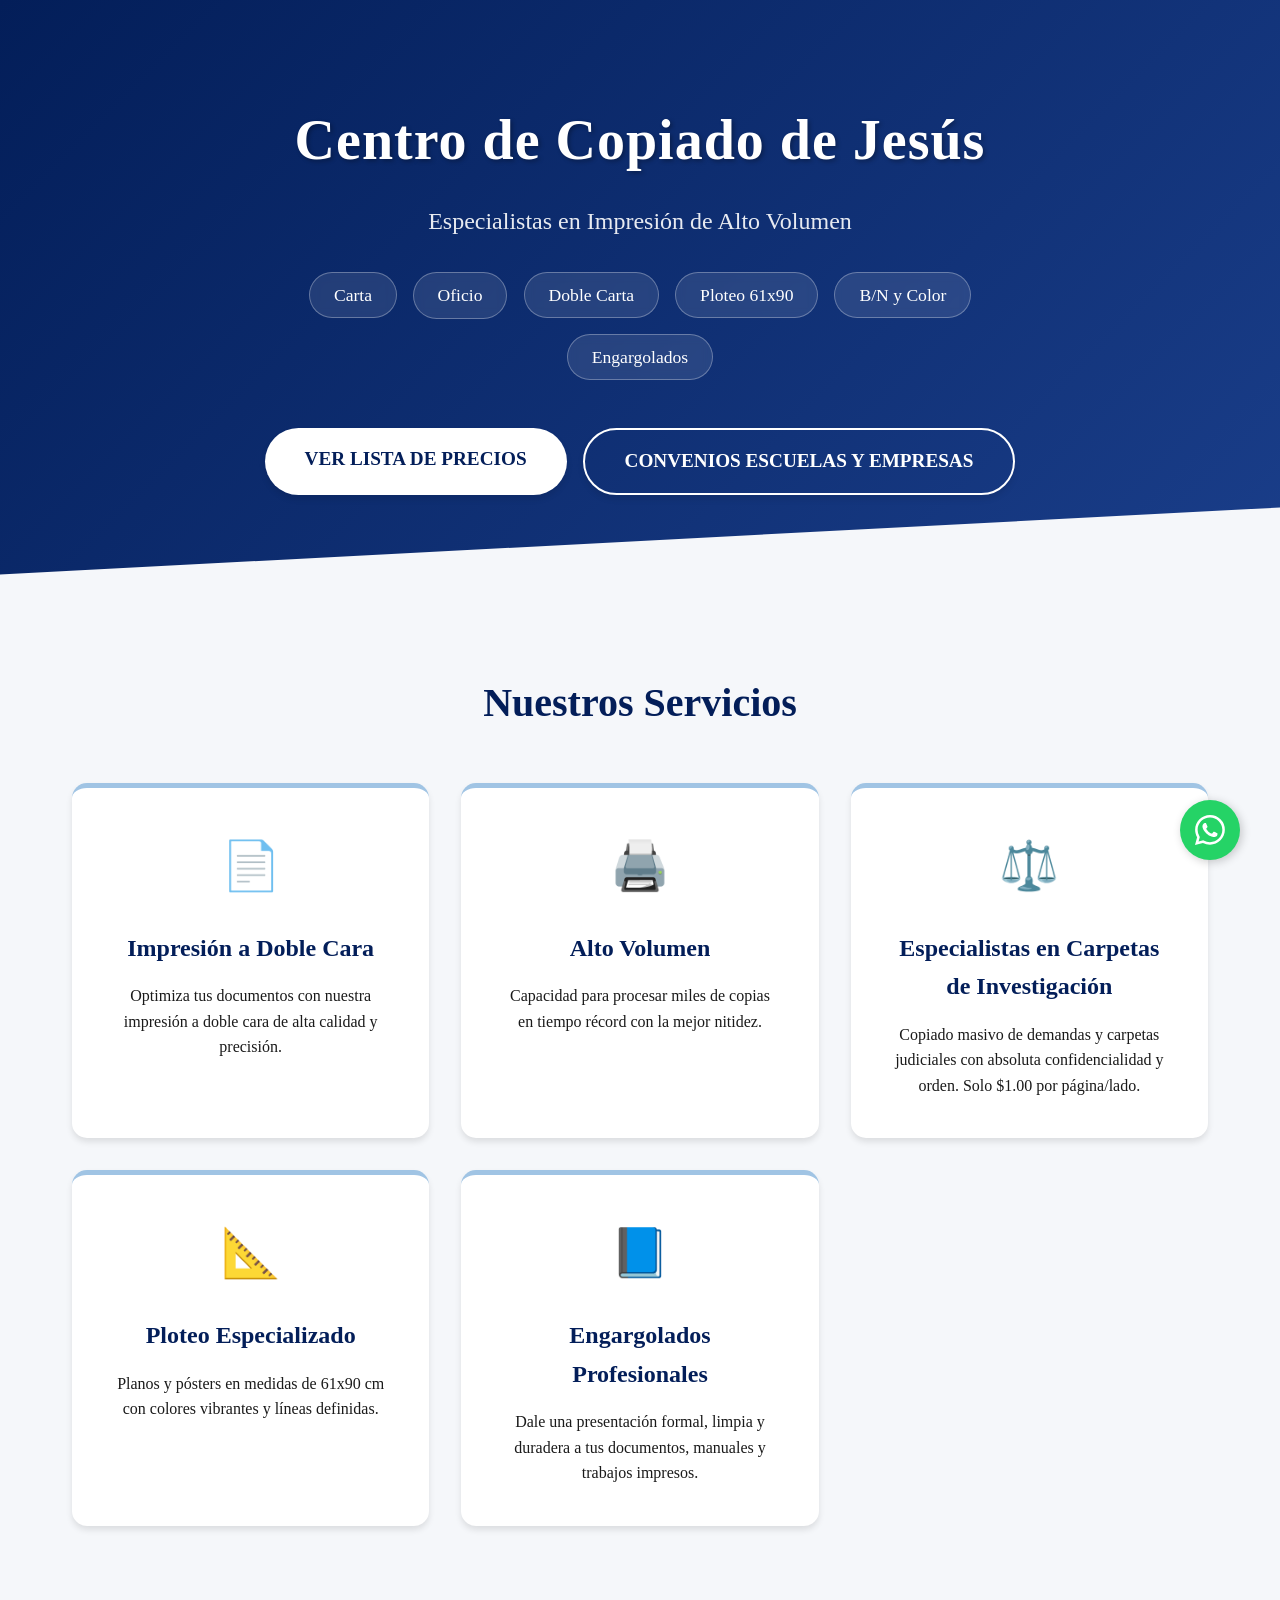
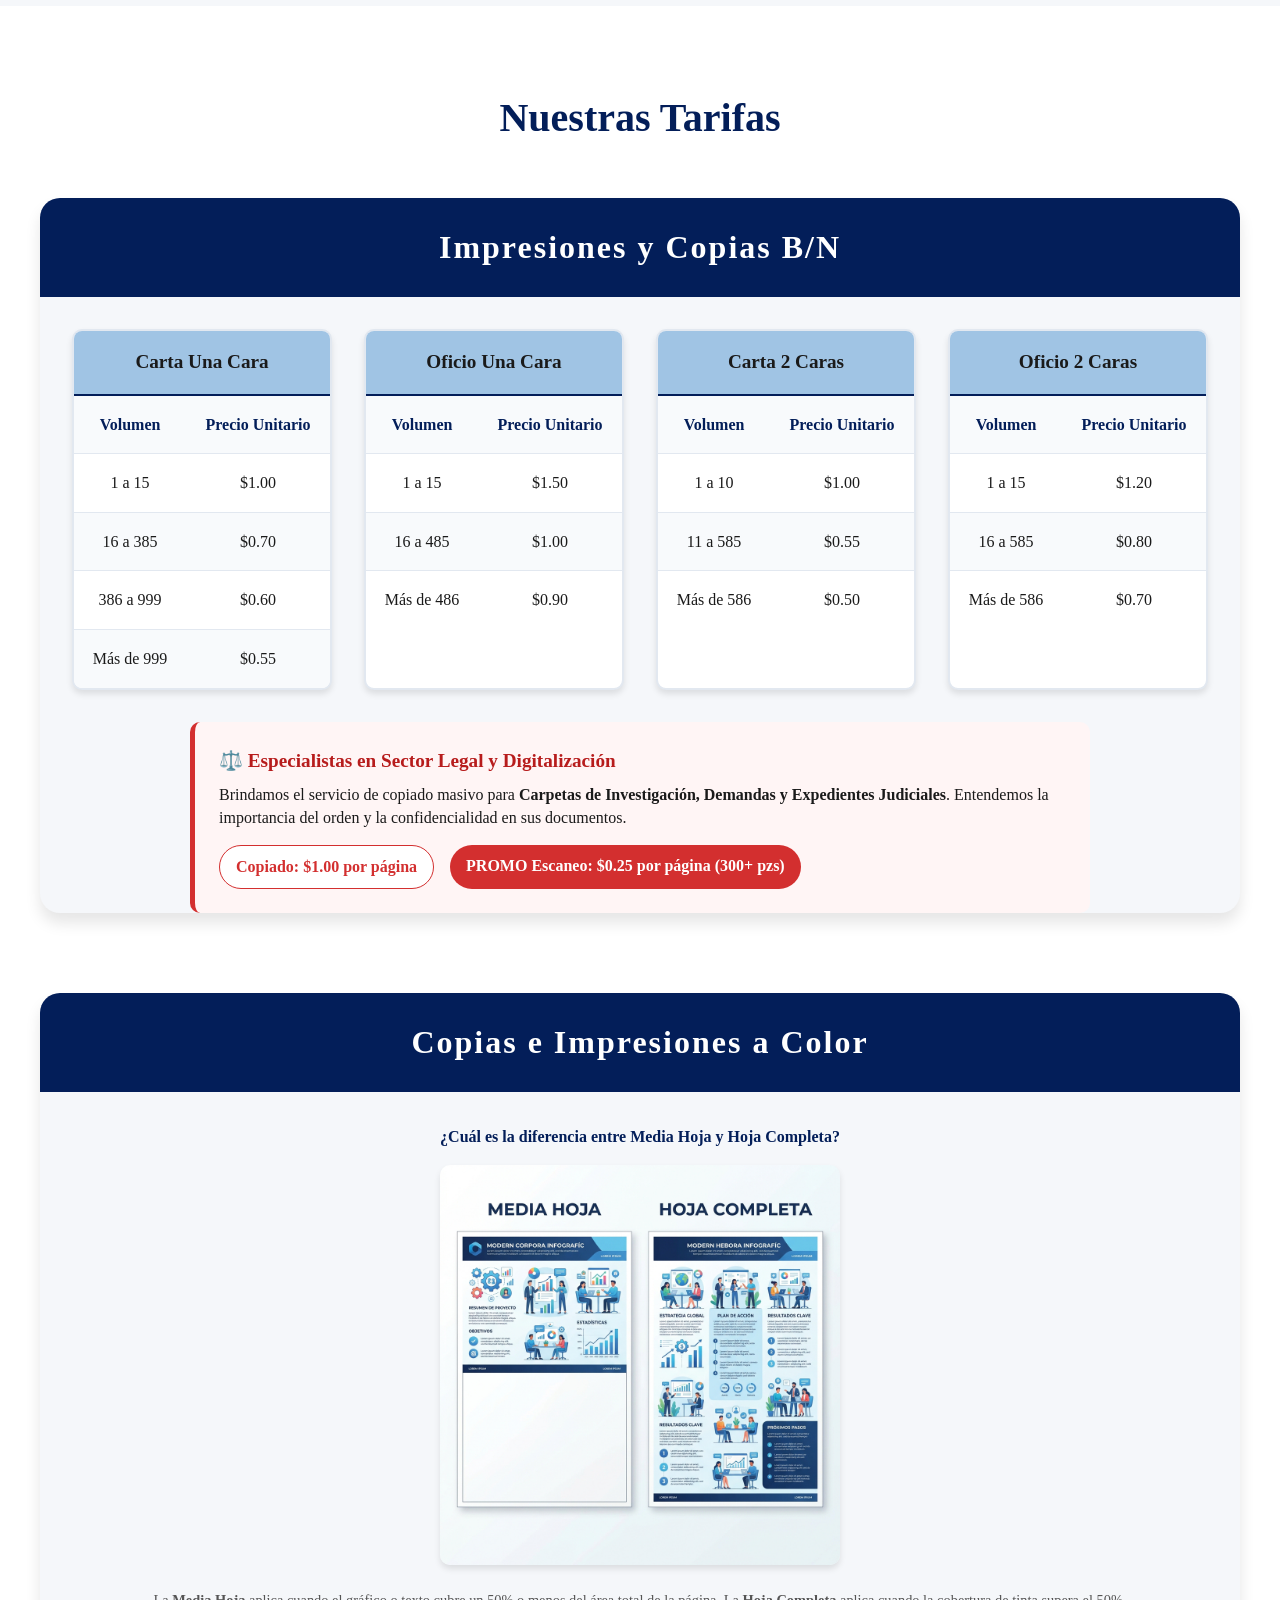
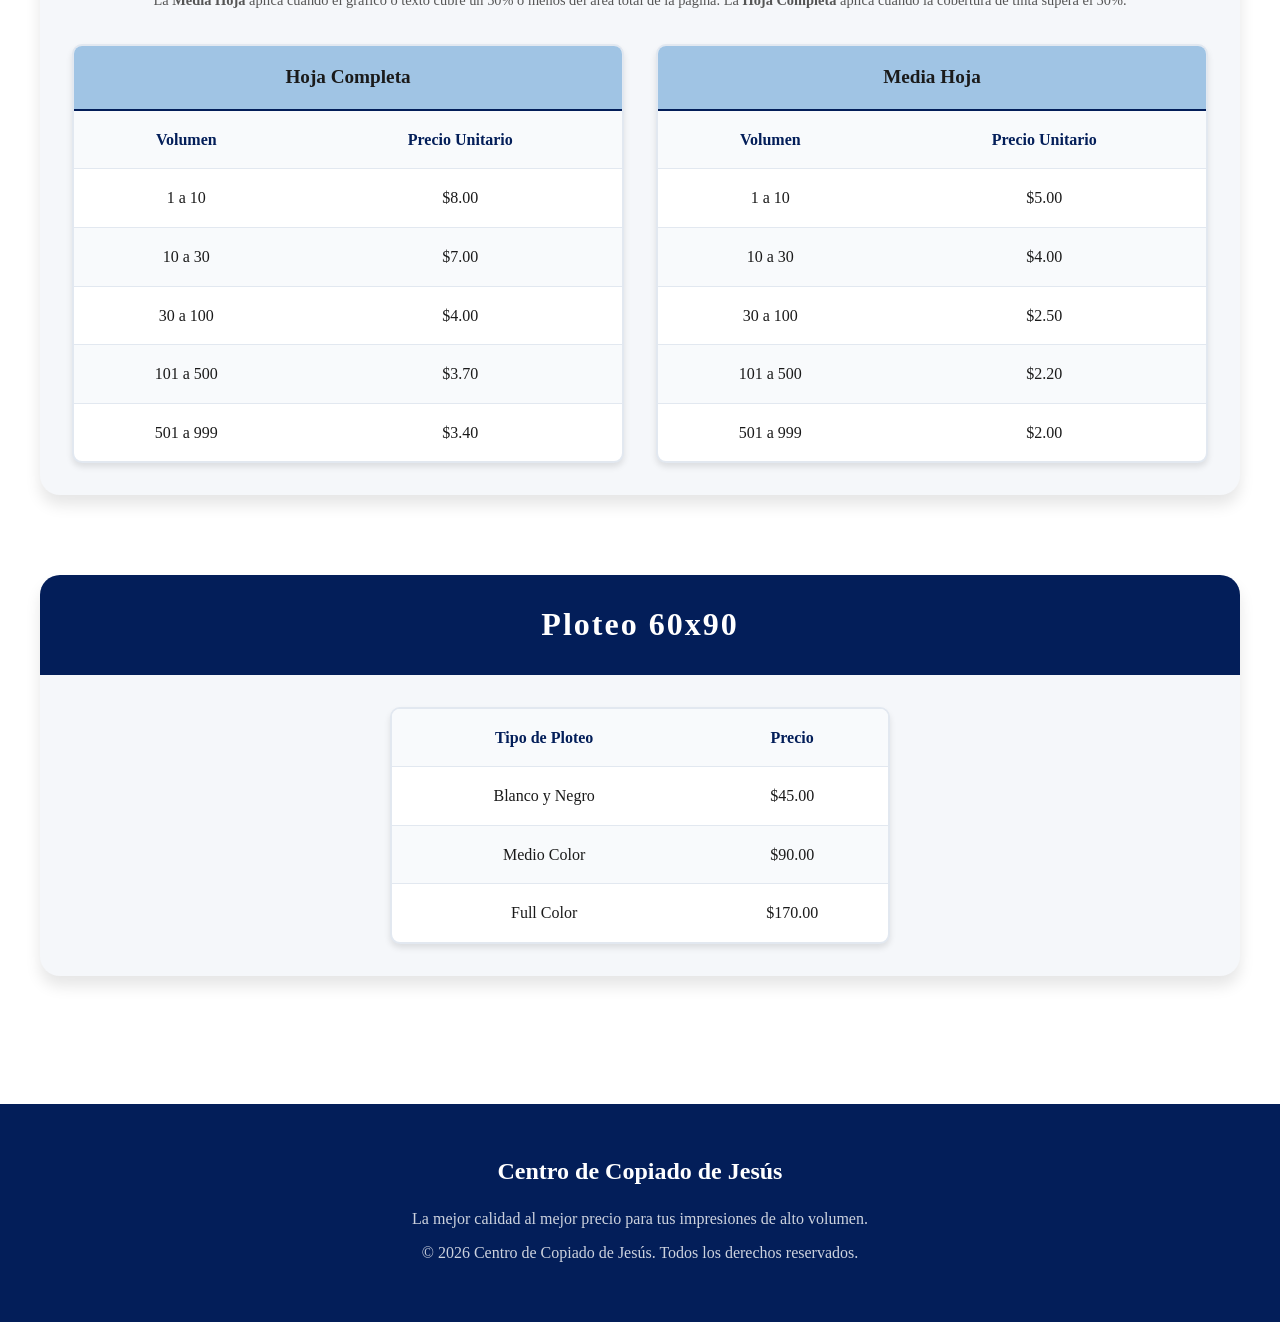
==== index.html @ 03a3448a "Add files via upload" ====
<!DOCTYPE html>
<html lang="es">
<head>
    <meta charset="UTF-8">
    <meta name="viewport" content="width=device-width, initial-scale=1.0">
    <title>Centro de Copiado de Jesús | Impresiones de Alto Volumen</title>
    <meta name="description" content="Especialistas en impresión de alto volumen. Copias, impresiones B/N y color, ploteo. Tamaños carta, oficio, doble carta. Los mejores precios.">
    <link rel="stylesheet" href="styles.css">
</head>
<body>
    <!-- Botón Flotante de WhatsApp -->
    <a href="https://wa.me/525574913127" class="whatsapp-float" target="_blank">
        <svg xmlns="http://www.w3.org/2000/svg" width="30" height="30" fill="currentColor" viewBox="0 0 16 16">
            <path d="M13.601 2.326A7.854 7.854 0 0 0 7.994 0C3.627 0 .068 3.558.064 7.926c0 1.399.366 2.76 1.057 3.965L0 16l4.204-1.102a7.933 7.933 0 0 0 3.79.965h.004c4.368 0 7.926-3.558 7.93-7.93A7.898 7.898 0 0 0 13.6 2.326zM7.994 14.521a6.573 6.573 0 0 1-3.356-.92l-.24-.144-2.494.654.666-2.433-.156-.251a6.56 6.56 0 0 1-1.007-3.505c0-3.626 2.957-6.584 6.591-6.584a6.56 6.56 0 0 1 4.66 1.931 6.557 6.557 0 0 1 1.928 4.66c-.004 3.639-2.961 6.592-6.592 6.592zm3.615-4.934c-.197-.099-1.17-.578-1.353-.646-.182-.065-.315-.099-.445.099-.133.197-.513.646-.627.775-.114.133-.232.148-.43.05-.197-.1-.836-.308-1.592-.985-.59-.525-.985-1.175-1.103-1.372-.114-.198-.011-.304.088-.403.087-.088.197-.232.296-.346.1-.114.133-.198.198-.33.065-.134.034-.248-.015-.347-.05-.099-.445-1.076-.612-1.47-.16-.389-.323-.335-.445-.34-.114-.007-.247-.007-.38-.007a.729.729 0 0 0-.529.247c-.182.198-.691.677-.691 1.654 0 .977.71 1.916.81 2.049.098.133 1.394 2.132 3.383 2.992.47.205.84.326 1.129.418.475.152.904.129 1.246.08.38-.058 1.171-.48 1.338-.943.164-.464.164-.86.114-.943-.049-.084-.182-.133-.38-.232z"/>
        </svg>
    </a>

    <!-- Modal Emergente -->
    <div id="promoModal" class="modal">
        <div class="modal-content">
            <span class="close-modal">&times;</span>
            <div class="modal-header">
                <h2>¡Soluciones para tu Escuela o Empresa!</h2>
            </div>
            <div class="modal-body">
                <p>¿Necesitas impresiones de alto volumen? Somos expertos en atender instituciones educativas y corporativos.</p>
                <div class="modal-highlights">
                    <span>✓ Tarifas preferenciales</span>
                    <span>✓ Tiempos de entrega récord</span>
                    <span>✓ Calidad industrial garantizada</span>
                </div>
                <a href="https://wa.me/525574913127?text=Hola,%20me%20gustaría%20más%20información%20sobre%20servicios%20para%20escuelas/empresas." class="cta-button">Consultar Ahora</a>
            </div>
        </div>
    </div>
    <header class="hero">
        <div class="hero-content">
            <h1>Centro de Copiado de Jesús</h1>
            <p class="subtitle">Especialistas en Impresión de Alto Volumen</p>
            <div class="services-badges">
                <a href="carta.html">Carta</a>
                <a href="oficio.html">Oficio</a>
                <a href="doble-carta.html">Doble Carta</a>
                <a href="ploteo.html">Ploteo 61x90</a>
                <a href="bn-color.html">B/N y Color</a>
                <a href="https://wa.me/525574913127?text=Hola,%20me%20interesa%20información%20sobre%20engargolados." target="_blank">Engargolados</a>
            </div>
            <div class="hero-btns" style="display: flex; gap: 1rem; justify-content: center; flex-wrap: wrap;">
                <a href="#precios" class="cta-button">Ver Lista de Precios</a>
                <a href="#" id="openPromo" class="cta-button" style="background: transparent; border: 2px solid var(--white); color: var(--white);">Convenios Escuelas y Empresas</a>
            </div>
        </div>
    </header>

    <main>
        <section id="servicios" class="services-section">
            <h2>Nuestros Servicios</h2>
            <div class="services-grid">
                <div class="service-card">
                    <div class="icon">📄</div>
                    <h3>Impresión a Doble Cara</h3>
                    <p>Optimiza tus documentos con nuestra impresión a doble cara de alta calidad y precisión.</p>
                </div>
                <div class="service-card">
                    <div class="icon">🖨️</div>
                    <h3>Alto Volumen</h3>
                    <p>Capacidad para procesar miles de copias en tiempo récord con la mejor nitidez.</p>
                </div>
                <div class="service-card">
                    <div class="icon">⚖️</div>
                    <h3>Especialistas en Carpetas de Investigación</h3>
                    <p>Copiado masivo de demandas y carpetas judiciales con absoluta confidencialidad y orden. Solo $1.00 por página/lado.</p>
                </div>
                <div class="service-card">
                    <div class="icon">📐</div>
                    <h3>Ploteo Especializado</h3>
                    <p>Planos y pósters en medidas de 61x90 cm con colores vibrantes y líneas definidas.</p>
                </div>
                <div class="service-card">
                    <div class="icon">📘</div>
                    <h3>Engargolados Profesionales</h3>
                    <p>Dale una presentación formal, limpia y duradera a tus documentos, manuales y trabajos impresos.</p>
                </div>
            </div>
        </section>



        <section id="precios" class="pricing-section">
            <h2>Nuestras Tarifas</h2>
            
            <div class="pricing-container">
                <!-- Blanco y Negro -->
                <div class="pricing-category">
                    <div class="category-header bn-header">
                        <h3>Impresiones y Copias B/N</h3>
                    </div>
                    
                    <div class="tables-grid">
                        <!-- Carta Una Cara -->
                        <div class="price-table">
                            <h4>Carta Una Cara</h4>
                            <table>
                                <thead>
                                    <tr>
                                        <th>Volumen</th>
                                        <th>Precio Unitario</th>
                                    </tr>
                                </thead>
                                <tbody>
                                    <tr><td>1 a 15</td><td>$1.00</td></tr>
                                    <tr><td>16 a 385</td><td>$0.70</td></tr>
                                    <tr><td>386 a 999</td><td>$0.60</td></tr>
                                    <tr><td>Más de 999</td><td>$0.55</td></tr>
                                </tbody>
                            </table>
                        </div>

                        <!-- Oficio Una Cara -->
                        <div class="price-table">
                            <h4>Oficio Una Cara</h4>
                            <table>
                                <thead>
                                    <tr>
                                        <th>Volumen</th>
                                        <th>Precio Unitario</th>
                                    </tr>
                                </thead>
                                <tbody>
                                    <tr><td>1 a 15</td><td>$1.50</td></tr>
                                    <tr><td>16 a 485</td><td>$1.00</td></tr>
                                    <tr><td>Más de 486</td><td>$0.90</td></tr>
                                </tbody>
                            </table>
                        </div>

                        <!-- Carta 2 Caras -->
                        <div class="price-table">
                            <h4>Carta 2 Caras</h4>
                            <table>
                                <thead>
                                    <tr>
                                        <th>Volumen</th>
                                        <th>Precio Unitario</th>
                                    </tr>
                                </thead>
                                <tbody>
                                    <tr><td>1 a 10</td><td>$1.00</td></tr>
                                    <tr><td>11 a 585</td><td>$0.55</td></tr>
                                    <tr><td>Más de 586</td><td>$0.50</td></tr>
                                </tbody>
                            </table>
                        </div>

                        <!-- Oficio 2 Caras -->
                        <div class="price-table">
                            <h4>Oficio 2 Caras</h4>
                            <table>
                                <thead>
                                    <tr>
                                        <th>Volumen</th>
                                        <th>Precio Unitario</th>
                                    </tr>
                                </thead>
                                <tbody>
                                    <tr><td>1 a 15</td><td>$1.20</td></tr>
                                    <tr><td>16 a 585</td><td>$0.80</td></tr>
                                    <tr><td>Más de 586</td><td>$0.70</td></tr>
                                </tbody>
                            </table>
                        </div>

                    </div>
                    <div style="margin-top: 3rem; background: #fff5f5; border-left: 5px solid #d32f2f; padding: 1.5rem; border-radius: 10px; max-width: 900px; margin: 0 auto; text-align: left;">
                        <p style="margin: 0; color: #b71c1c; font-weight: bold; font-size: 1.2rem;">⚖️ Especialistas en Sector Legal y Digitalización</p>
                        <p style="margin: 0.5rem 0 0; font-size: 1rem; line-height: 1.4;">Brindamos el servicio de copiado masivo para <strong>Carpetas de Investigación, Demandas y Expedientes Judiciales</strong>. Entendemos la importancia del orden y la confidencialidad en sus documentos.</p>
                        <div style="margin-top: 1rem; display: flex; flex-wrap: wrap; gap: 1rem;">
                            <span style="background: #fff; padding: 0.5rem 1rem; border-radius: 50px; font-weight: bold; color: #d32f2f; border: 1px solid #d32f2f;">Copiado: $1.00 por página</span>
                            <span style="background: #d32f2f; padding: 0.5rem 1rem; border-radius: 50px; font-weight: bold; color: #fff;">PROMO Escaneo: $0.25 por página (300+ pzs)</span>
                        </div>
                    </div>
                </div>

                <!-- Color -->
                <div class="pricing-category mt-5">
                    <div class="category-header color-header">
                        <h3>Copias e Impresiones a Color</h3>
                    </div>
                    
                    <div class="coverage-example" style="text-align: center; padding: 2rem 2rem 0;">
                        <h4 style="color: var(--primary-blue); margin-bottom: 1rem;">¿Cuál es la diferencia entre Media Hoja y Hoja Completa?</h4>
                        <img src="ejemplo_cobertura.png" alt="Ejemplo de cobertura de impresión" style="max-width: 100%; height: auto; border-radius: 10px; box-shadow: var(--shadow); max-height: 400px; object-fit: contain;">
                        <p style="margin-top: 1rem; font-size: 0.9rem; color: #555;">La <strong>Media Hoja</strong> aplica cuando el gráfico o texto cubre un 50% o menos del área total de la página. La <strong>Hoja Completa</strong> aplica cuando la cobertura de tinta supera el 50%.</p>
                    </div>

                    <div class="tables-grid two-cols">
                        <!-- Hoja Completa -->
                        <div class="price-table">
                            <h4>Hoja Completa</h4>
                            <table>
                                <thead>
                                    <tr>
                                        <th>Volumen</th>
                                        <th>Precio Unitario</th>
                                    </tr>
                                </thead>
                                <tbody>
                                    <tr><td>1 a 10</td><td>$8.00</td></tr>
                                    <tr><td>10 a 30</td><td>$7.00</td></tr>
                                    <tr><td>30 a 100</td><td>$4.00</td></tr>
                                    <tr><td>101 a 500</td><td>$3.70</td></tr>
                                    <tr><td>501 a 999</td><td>$3.40</td></tr>
                                </tbody>
                            </table>
                        </div>

                        <!-- Media Hoja -->
                        <div class="price-table">
                            <h4>Media Hoja</h4>
                            <table>
                                <thead>
                                    <tr>
                                        <th>Volumen</th>
                                        <th>Precio Unitario</th>
                                    </tr>
                                </thead>
                                <tbody>
                                    <tr><td>1 a 10</td><td>$5.00</td></tr>
                                    <tr><td>10 a 30</td><td>$4.00</td></tr>
                                    <tr><td>30 a 100</td><td>$2.50</td></tr>
                                    <tr><td>101 a 500</td><td>$2.20</td></tr>
                                    <tr><td>501 a 999</td><td>$2.00</td></tr>
                                </tbody>
                            </table>
                        </div>
                    </div>
                </div>

                <!-- Ploteo -->
                <div class="pricing-category mt-5">
                    <div class="category-header ploteo-header">
                        <h3>Ploteo 60x90</h3>
                    </div>
                    
                    <div class="tables-grid" style="display: flex; justify-content: center;">
                        <div class="price-table" style="width: 100%; max-width: 500px;">
                            <table>
                                <thead>
                                    <tr>
                                        <th>Tipo de Ploteo</th>
                                        <th>Precio</th>
                                    </tr>
                                </thead>
                                <tbody>
                                    <tr><td>Blanco y Negro</td><td>$45.00</td></tr>
                                    <tr><td>Medio Color</td><td>$90.00</td></tr>
                                    <tr><td>Full Color</td><td>$170.00</td></tr>
                                </tbody>
                            </table>
                        </div>
                    </div>
                </div>
            </div>
        </section>
    </main>

    <footer>
        <div class="footer-content">
            <h2>Centro de Copiado de Jesús</h2>
            <p>La mejor calidad al mejor precio para tus impresiones de alto volumen.</p>
            <p>&copy; 2026 Centro de Copiado de Jesús. Todos los derechos reservados.</p>
        </div>
    </footer>
    <script src="scripts.js"></script>
</body>
</html>
---- styles.css ----
:root {
    /* Colores basados en el documento proporcionado */
    --primary-blue: #031E59; /* Azul marino profundo */
    --light-blue: #A0C4E4; /* Azul claro de las tablas */
    --accent-blue: #1A3E8A; /* Azul intermedio */
    --text-dark: #1A1A1A;
    --text-light: #FFFFFF;
    --bg-light: #F5F7FA;
    --white: #FFFFFF;
    --gray-light: #E2E8F0;
    --shadow: 0 4px 6px rgba(0, 0, 0, 0.1);
    --shadow-lg: 0 10px 15px rgba(0, 0, 0, 0.1);
}

* {
    margin: 0;
    padding: 0;
    box-sizing: border-box;
}

body {
    /* Se requiere fuente Century */
    font-family: 'Century', 'Century Gothic', serif;
    background-color: var(--bg-light);
    color: var(--text-dark);
    line-height: 1.6;
}

/* Hero Section */
.hero {
    background: linear-gradient(135deg, var(--primary-blue) 0%, var(--accent-blue) 100%);
    color: var(--text-light);
    padding: 6rem 2rem;
    text-align: center;
    position: relative;
    overflow: hidden;
}

.hero::after {
    content: '';
    position: absolute;
    bottom: -50px;
    left: 0;
    width: 100%;
    height: 100px;
    background: var(--bg-light);
    transform: skewY(-3deg);
}

.hero-content {
    max-width: 800px;
    margin: 0 auto;
    position: relative;
    z-index: 1;
    animation: fadeIn 1s ease-out;
}

.hero h1 {
    font-size: 3.5rem;
    margin-bottom: 1rem;
    text-shadow: 2px 2px 4px rgba(0,0,0,0.3);
    letter-spacing: 1px;
}

.subtitle {
    font-size: 1.5rem;
    margin-bottom: 2rem;
    opacity: 0.9;
}

.services-badges {
    display: flex;
    flex-wrap: wrap;
    justify-content: center;
    gap: 1rem;
    margin-bottom: 3rem;
}

.services-badges a {
    background: rgba(255, 255, 255, 0.1);
    border: 1px solid rgba(255, 255, 255, 0.3);
    padding: 0.5rem 1.5rem;
    border-radius: 50px;
    font-size: 1.1rem;
    backdrop-filter: blur(5px);
    transition: transform 0.3s ease, background 0.3s ease;
    text-decoration: none;
    color: var(--white);
}

.services-badges a:hover {
    transform: translateY(-3px);
    background: rgba(255, 255, 255, 0.2);
}

.cta-button {
    display: inline-block;
    background-color: var(--white);
    color: var(--primary-blue);
    padding: 1rem 2.5rem;
    border-radius: 50px;
    text-decoration: none;
    font-weight: bold;
    font-size: 1.2rem;
    text-transform: uppercase;
    transition: all 0.3s ease;
    box-shadow: var(--shadow);
}

.cta-button:hover {
    transform: translateY(-3px);
    box-shadow: var(--shadow-lg);
    background-color: var(--light-blue);
}

/* Services Section */
.services-section {
    padding: 5rem 2rem;
    max-width: 1200px;
    margin: 0 auto;
    text-align: center;
}

.services-section h2 {
    font-size: 2.5rem;
    color: var(--primary-blue);
    margin-bottom: 3rem;
}

.services-grid {
    display: grid;
    grid-template-columns: repeat(auto-fit, minmax(300px, 1fr));
    gap: 2rem;
}

.service-card {
    background: var(--white);
    padding: 2.5rem;
    border-radius: 15px;
    box-shadow: var(--shadow);
    transition: transform 0.3s ease;
    border-top: 5px solid var(--light-blue);
}

.service-card:hover {
    transform: translateY(-10px);
}

.icon {
    font-size: 3rem;
    margin-bottom: 1.5rem;
}

.service-card h3 {
    color: var(--primary-blue);
    margin-bottom: 1rem;
    font-size: 1.5rem;
}

/* Pricing Section */
.pricing-section {
    padding: 5rem 2rem;
    background-color: var(--white);
}

.pricing-section h2 {
    text-align: center;
    font-size: 2.5rem;
    color: var(--primary-blue);
    margin-bottom: 3rem;
}

.pricing-container {
    max-width: 1200px;
    margin: 0 auto;
}

.pricing-category {
    background: var(--bg-light);
    border-radius: 20px;
    overflow: hidden;
    box-shadow: var(--shadow-lg);
    margin-bottom: 3rem;
}

.mt-5 {
    margin-top: 5rem;
}

.category-header {
    background: var(--primary-blue);
    color: var(--white);
    padding: 1.5rem;
    text-align: center;
}

.category-header h3 {
    font-size: 2rem;
    letter-spacing: 2px;
}

.tables-grid {
    display: grid;
    grid-template-columns: repeat(auto-fit, minmax(250px, 1fr));
    gap: 2rem;
    padding: 2rem;
}

.tables-grid.two-cols {
    grid-template-columns: repeat(auto-fit, minmax(350px, 1fr));
}

.price-table {
    background: var(--white);
    border-radius: 10px;
    overflow: hidden;
    box-shadow: var(--shadow);
    border: 2px solid var(--gray-light);
}

.price-table h4 {
    background: var(--light-blue);
    color: var(--text-dark);
    padding: 1rem;
    text-align: center;
    font-size: 1.2rem;
    border-bottom: 2px solid var(--primary-blue);
}

table {
    width: 100%;
    border-collapse: collapse;
}

th, td {
    padding: 1rem;
    text-align: center;
    border-bottom: 1px solid var(--gray-light);
}

th {
    background-color: #f8fafc;
    font-weight: bold;
    color: var(--primary-blue);
}

tr:last-child td {
    border-bottom: none;
}

tbody tr:nth-child(even) {
    background-color: #f8fafc;
}

tbody tr:hover {
    background-color: rgba(160, 196, 228, 0.1);
}

/* CTA Banner */
.cta-banner {
    background: linear-gradient(135deg, var(--accent-blue) 0%, var(--primary-blue) 100%);
    color: var(--white);
    padding: 4rem 2rem;
    text-align: center;
    margin: 4rem 0;
    position: relative;
    box-shadow: inset 0 0 20px rgba(0,0,0,0.2);
}

.cta-banner-content {
    max-width: 900px;
    margin: 0 auto;
}

.cta-banner h2 {
    font-size: 2.2rem;
    margin-bottom: 1.5rem;
    letter-spacing: 1px;
}

.cta-banner p {
    font-size: 1.2rem;
    margin-bottom: 2rem;
    line-height: 1.8;
    opacity: 0.9;
}

.cta-highlights {
    display: flex;
    justify-content: center;
    gap: 2rem;
    flex-wrap: wrap;
}

.cta-highlights span {
    font-weight: bold;
    font-size: 1.1rem;
    background: rgba(255, 255, 255, 0.1);
    padding: 0.8rem 1.5rem;
    border-radius: 8px;
    border-left: 4px solid var(--light-blue);
}

/* Footer */
footer {
    background-color: var(--primary-blue);
    color: var(--white);
    text-align: center;
    padding: 3rem 2rem;
}

.footer-content h2 {
    margin-bottom: 1rem;
}

.footer-content p {
    opacity: 0.8;
    margin-bottom: 0.5rem;
}

/* Animations */
@keyframes fadeIn {
    from {
        opacity: 0;
        transform: translateY(20px);
    }
    to {
        opacity: 1;
        transform: translateY(0);
    }
}

/* Responsive */
@media (max-width: 768px) {
    .hero h1 {
        font-size: 2.5rem;
    }
    
    .subtitle {
        font-size: 1.2rem;
    }
    
    .category-header h3 {
        font-size: 1.5rem;
    }
    
    .tables-grid {
        padding: 1rem;
    }
}
/* Botón Flotante WhatsApp */
.whatsapp-float {
    position: fixed;
    bottom: 40px;
    right: 40px;
    background-color: #25d366;
    color: #FFF;
    border-radius: 50px;
    text-align: center;
    font-size: 30px;
    box-shadow: 2px 2px 10px rgba(0,0,0,0.2);
    z-index: 1000;
    width: 60px;
    height: 60px;
    display: flex;
    align-items: center;
    justify-content: center;
    transition: all 0.3s ease;
}

.whatsapp-float:hover {
    transform: scale(1.1);
    background-color: #128c7e;
}

/* Modal Emergente */
.modal {
    display: none;
    position: fixed;
    z-index: 2000;
    left: 0;
    top: 0;
    width: 100%;
    height: 100%;
    background-color: rgba(0,0,0,0.6);
    align-items: center;
    justify-content: center;
    backdrop-filter: blur(5px);
}

.modal-content {
    background-color: var(--white);
    padding: 0;
    border-radius: 20px;
    width: 90%;
    max-width: 500px;
    position: relative;
    box-shadow: var(--shadow-lg);
    animation: modalFadeIn 0.5s ease-out;
    overflow: hidden;
}

@keyframes modalFadeIn {
    from { opacity: 0; transform: translateY(-50px); }
    to { opacity: 1; transform: translateY(0); }
}

.close-modal {
    position: absolute;
    top: 15px;
    right: 20px;
    color: var(--white);
    font-size: 30px;
    font-weight: bold;
    cursor: pointer;
    z-index: 10;
}

.modal-header {
    background: linear-gradient(135deg, var(--primary-blue), var(--accent-blue));
    color: var(--white);
    padding: 3rem 2rem;
    text-align: center;
}

.modal-header h2 {
    font-size: 1.8rem;
}

.modal-body {
    padding: 2.5rem;
    text-align: center;
}

.modal-body p {
    font-size: 1.1rem;
    color: var(--text-dark);
    margin-bottom: 2rem;
}

.modal-highlights {
    display: flex;
    flex-direction: column;
    gap: 1rem;
    margin-bottom: 2.5rem;
    text-align: left;
}

.modal-highlights span {
    font-weight: bold;
    color: var(--primary-blue);
    background: var(--bg-light);
    padding: 0.8rem 1.2rem;
    border-radius: 10px;
    border-left: 5px solid var(--light-blue);
}

.modal-body .cta-button {
    background: #25d366;
    color: white;
    width: 100%;
    padding: 1.2rem;
}

.modal-body .cta-button:hover {
    background: #128c7e;
    transform: translateY(-3px);
}
/* Equipment Toasts (Anuncios al azar) */
#toast-container {
    position: fixed;
    bottom: 30px;
    left: 30px;
    z-index: 9999;
    pointer-events: none;
}

.equipment-toast {
    pointer-events: auto;
    background: white;
    border-radius: 15px;
    padding: 1rem;
    box-shadow: 0 10px 25px rgba(0,0,0,0.15);
    display: flex;
    align-items: center;
    gap: 1rem;
    max-width: 350px;
    border-left: 5px solid var(--primary-blue);
    transform: translateX(-120%);
    transition: transform 0.5s cubic-bezier(0.68, -0.55, 0.27, 1.55);
    position: relative;
}

.equipment-toast.show {
    transform: translateX(0);
}

.equipment-toast img {
    width: 60px;
    height: 60px;
    object-fit: contain;
    background: var(--bg-light);
    border-radius: 8px;
    padding: 5px;
}

.equipment-toast div {
    flex: 1;
}

.equipment-toast strong {
    display: block;
    color: var(--primary-blue);
    font-size: 0.95rem;
    margin-bottom: 2px;
}

.equipment-toast p {
    font-size: 0.85rem;
    color: #555;
    line-height: 1.3;
    margin: 0;
}

.close-toast {
    position: absolute;
    top: 5px;
    right: 10px;
    cursor: pointer;
    font-size: 18px;
    color: #999;
}

.close-toast:hover {
    color: var(--primary-blue);
}

@media (max-width: 600px) {
    #toast-container {
        left: 10px;
        bottom: 110px; /* Arriba del botón de WA */
        right: 10px;
    }
    .equipment-toast {
        max-width: 100%;
    }
}
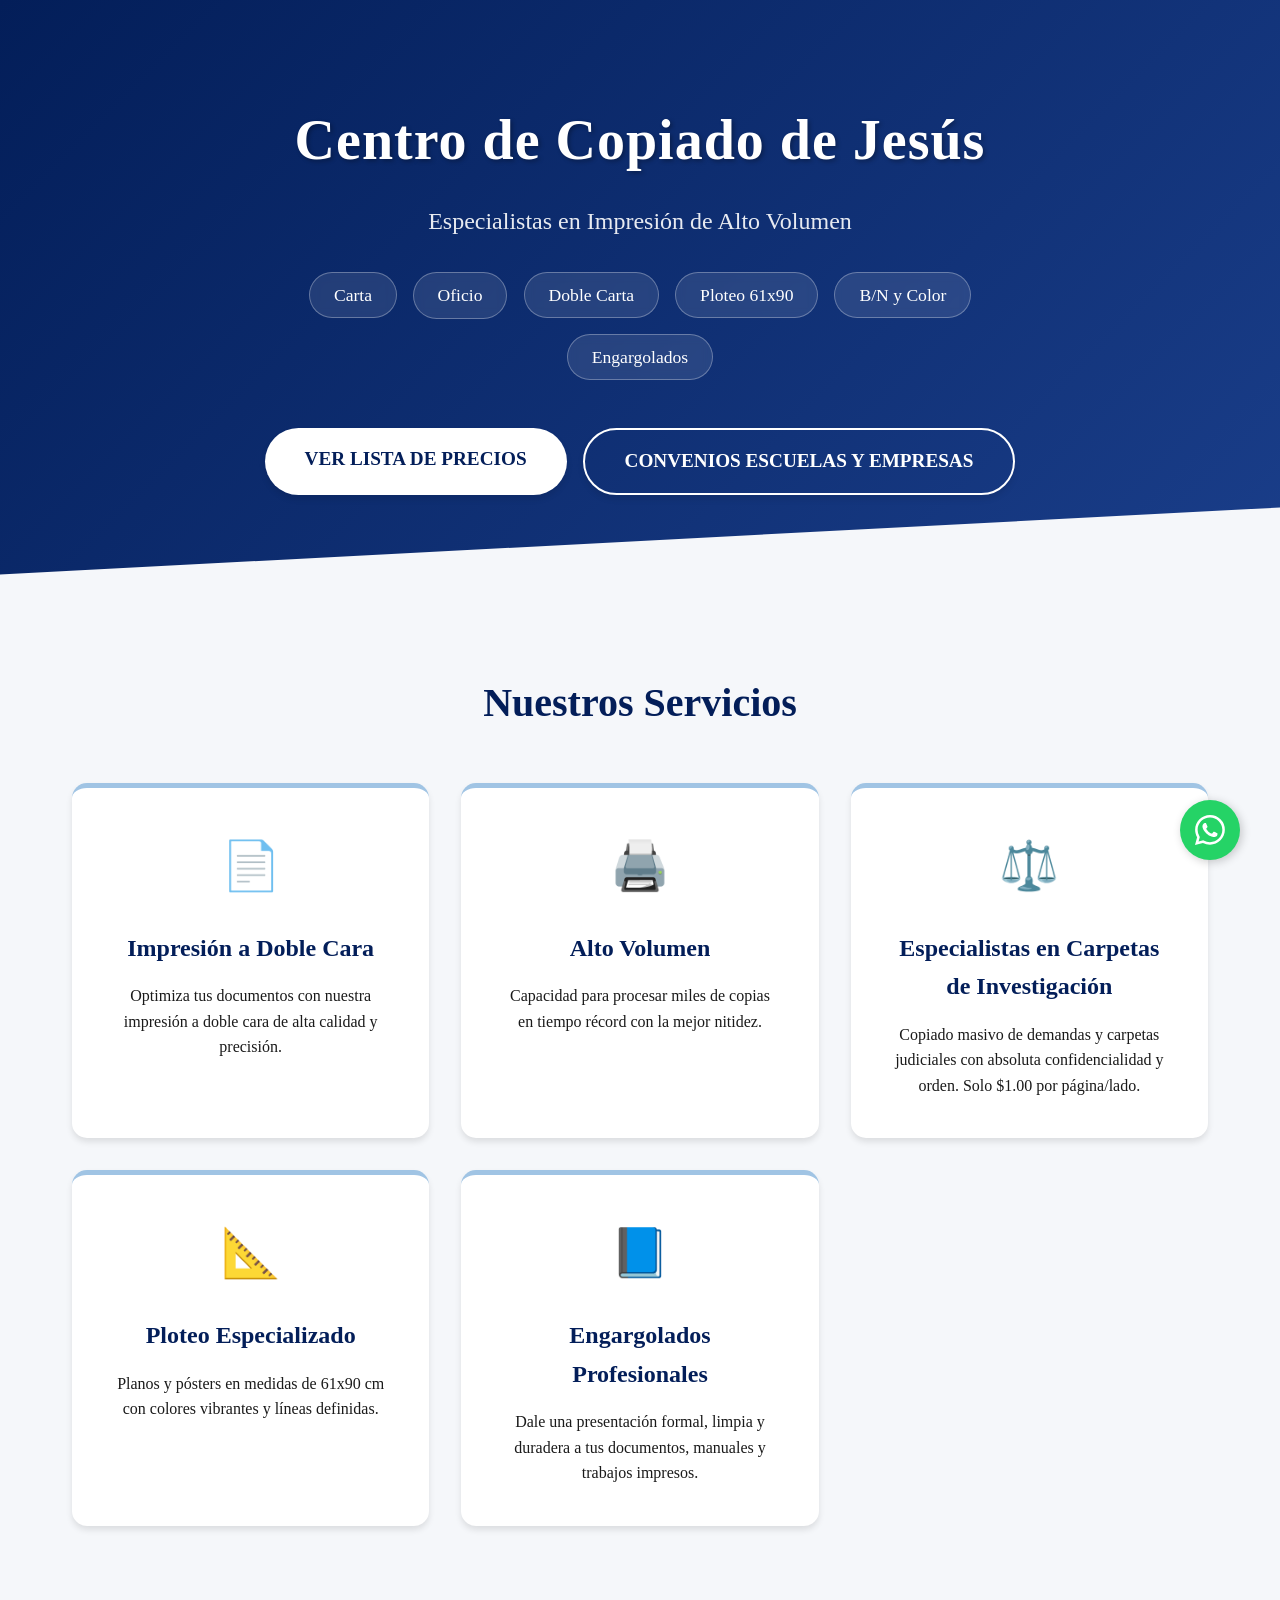
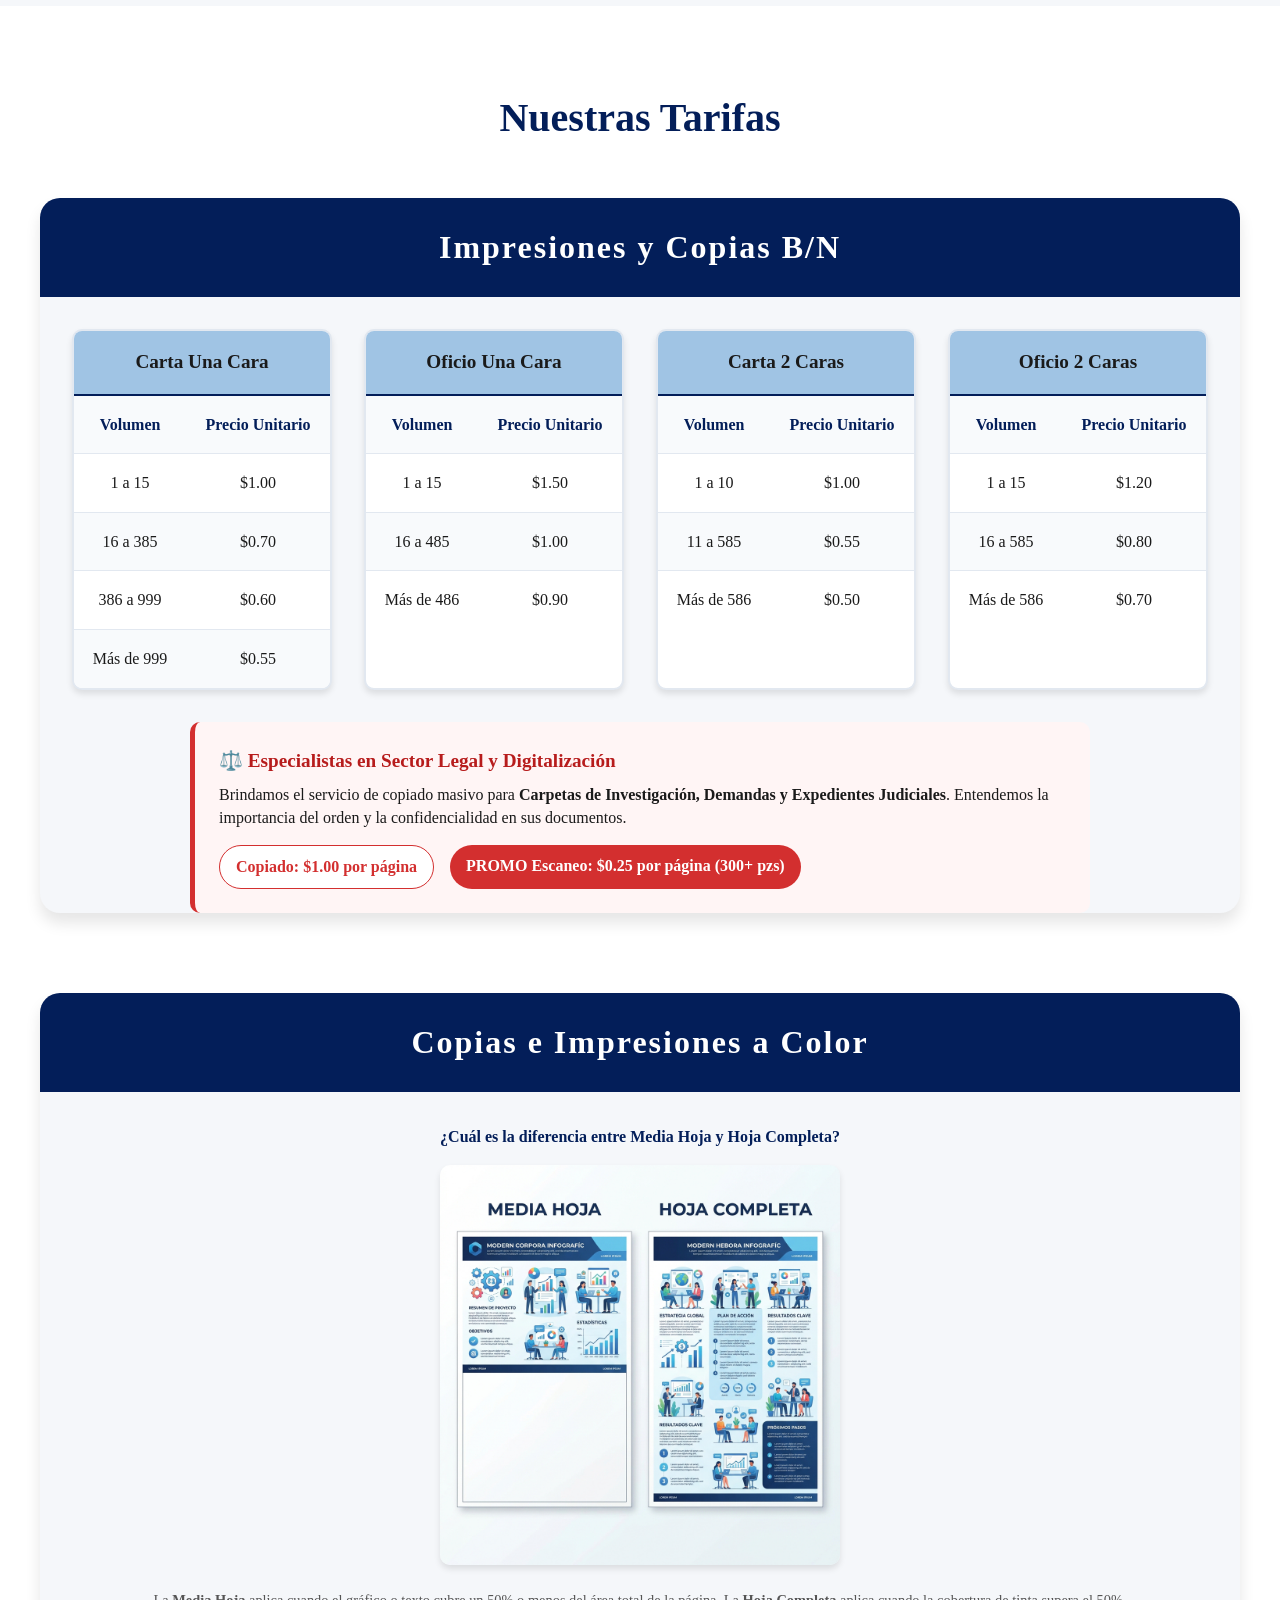
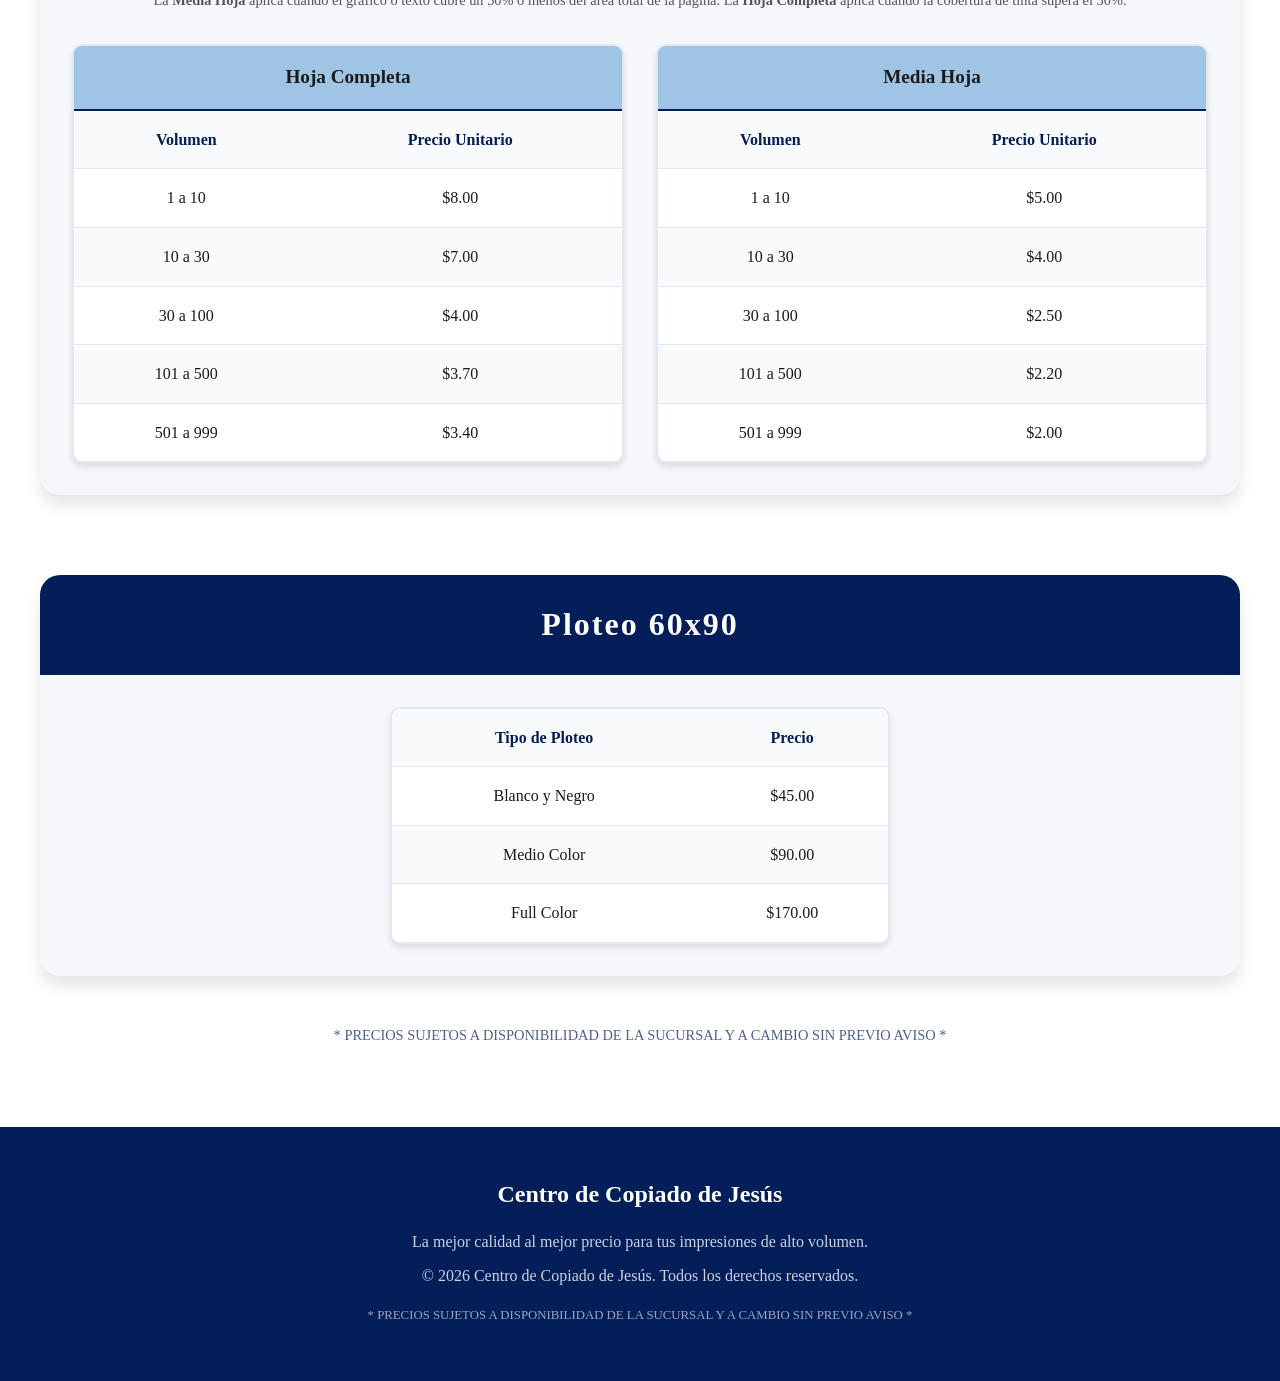
==== commit 4a709fce: "Add files via upload" ====
--- a/index.html
+++ b/index.html
@@ -260,6 +260,10 @@
                         </div>
                     </div>
                 </div>
+
+                <div style="text-align: center; margin-top: 3rem; opacity: 0.7; font-size: 0.9rem; color: var(--primary-blue);">
+                    <p>* PRECIOS SUJETOS A DISPONIBILIDAD DE LA SUCURSAL Y A CAMBIO SIN PREVIO AVISO *</p>
+                </div>
             </div>
         </section>
     </main>
@@ -269,6 +273,7 @@
             <h2>Centro de Copiado de Jesús</h2>
             <p>La mejor calidad al mejor precio para tus impresiones de alto volumen.</p>
             <p>&copy; 2026 Centro de Copiado de Jesús. Todos los derechos reservados.</p>
+            <p style="margin-top: 1rem; opacity: 0.6; font-size: 0.8rem;">* PRECIOS SUJETOS A DISPONIBILIDAD DE LA SUCURSAL Y A CAMBIO SIN PREVIO AVISO *</p>
         </div>
     </footer>
     <script src="scripts.js"></script>
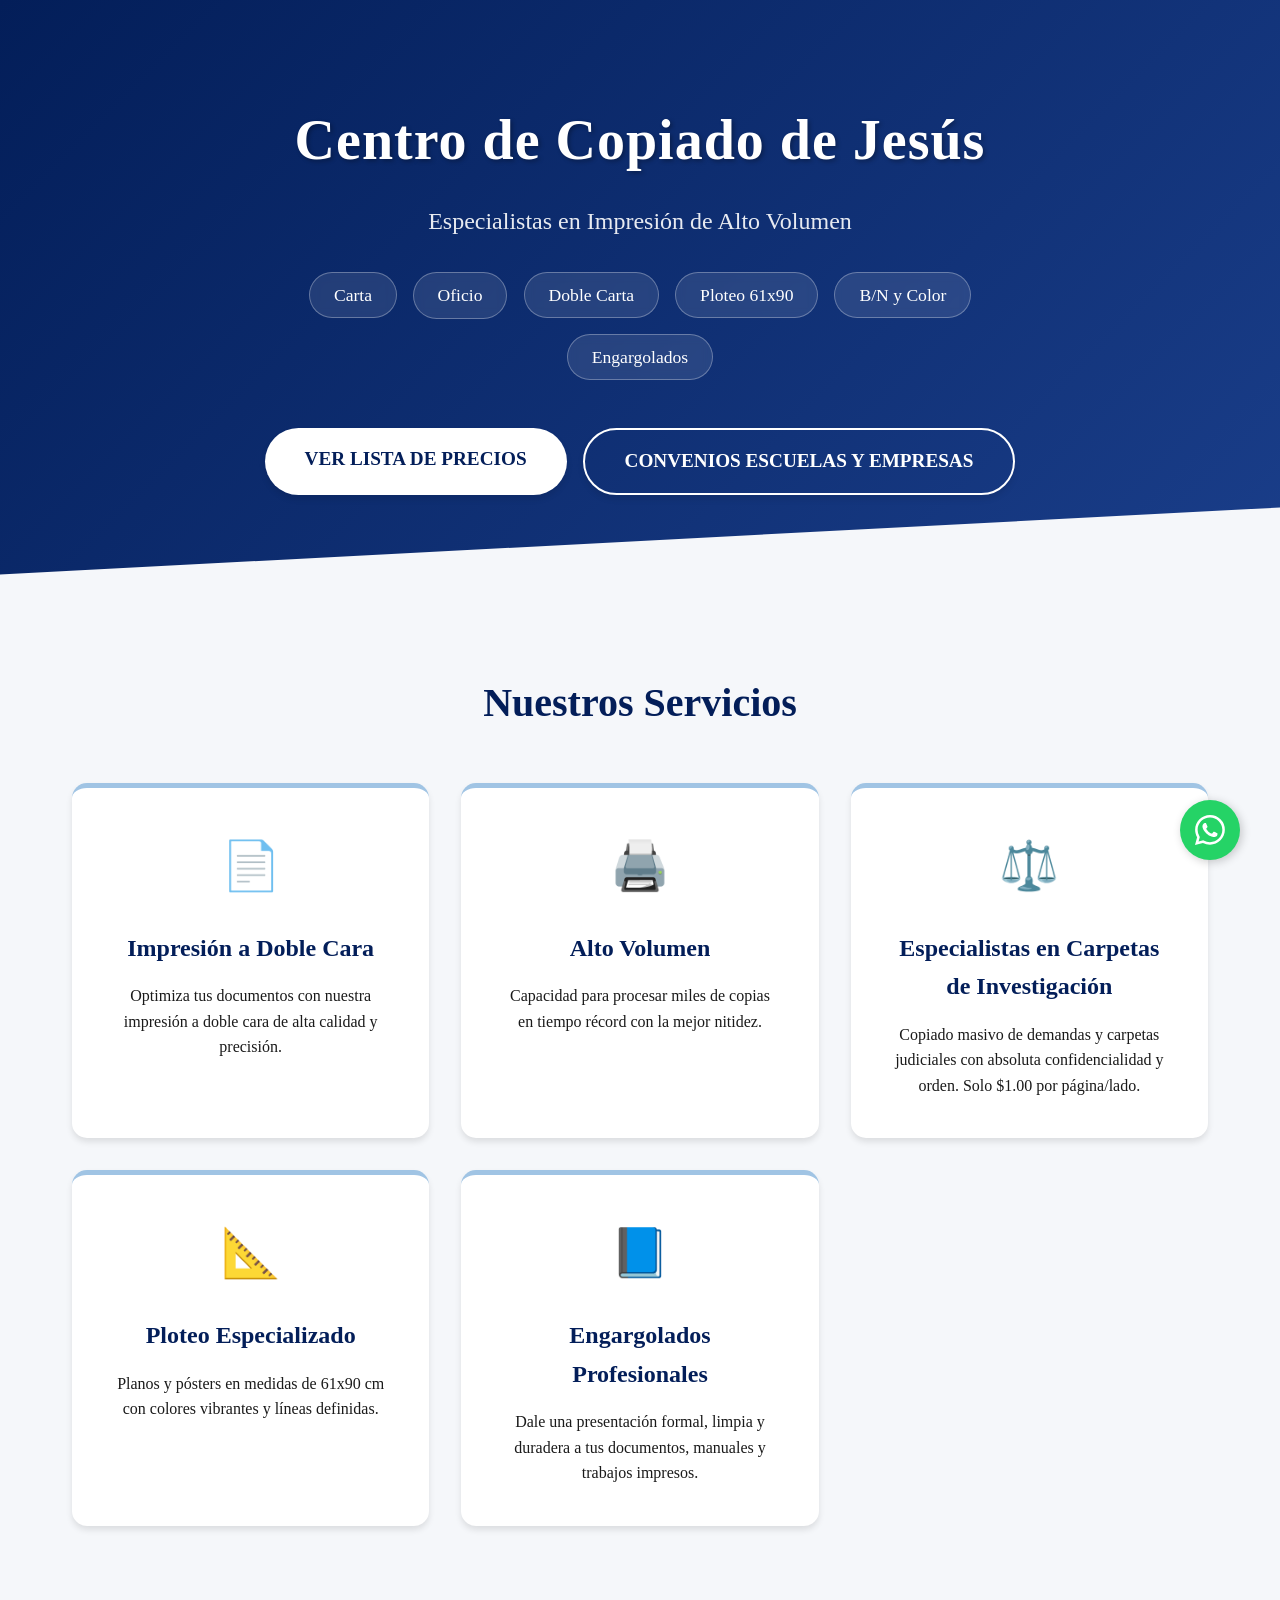
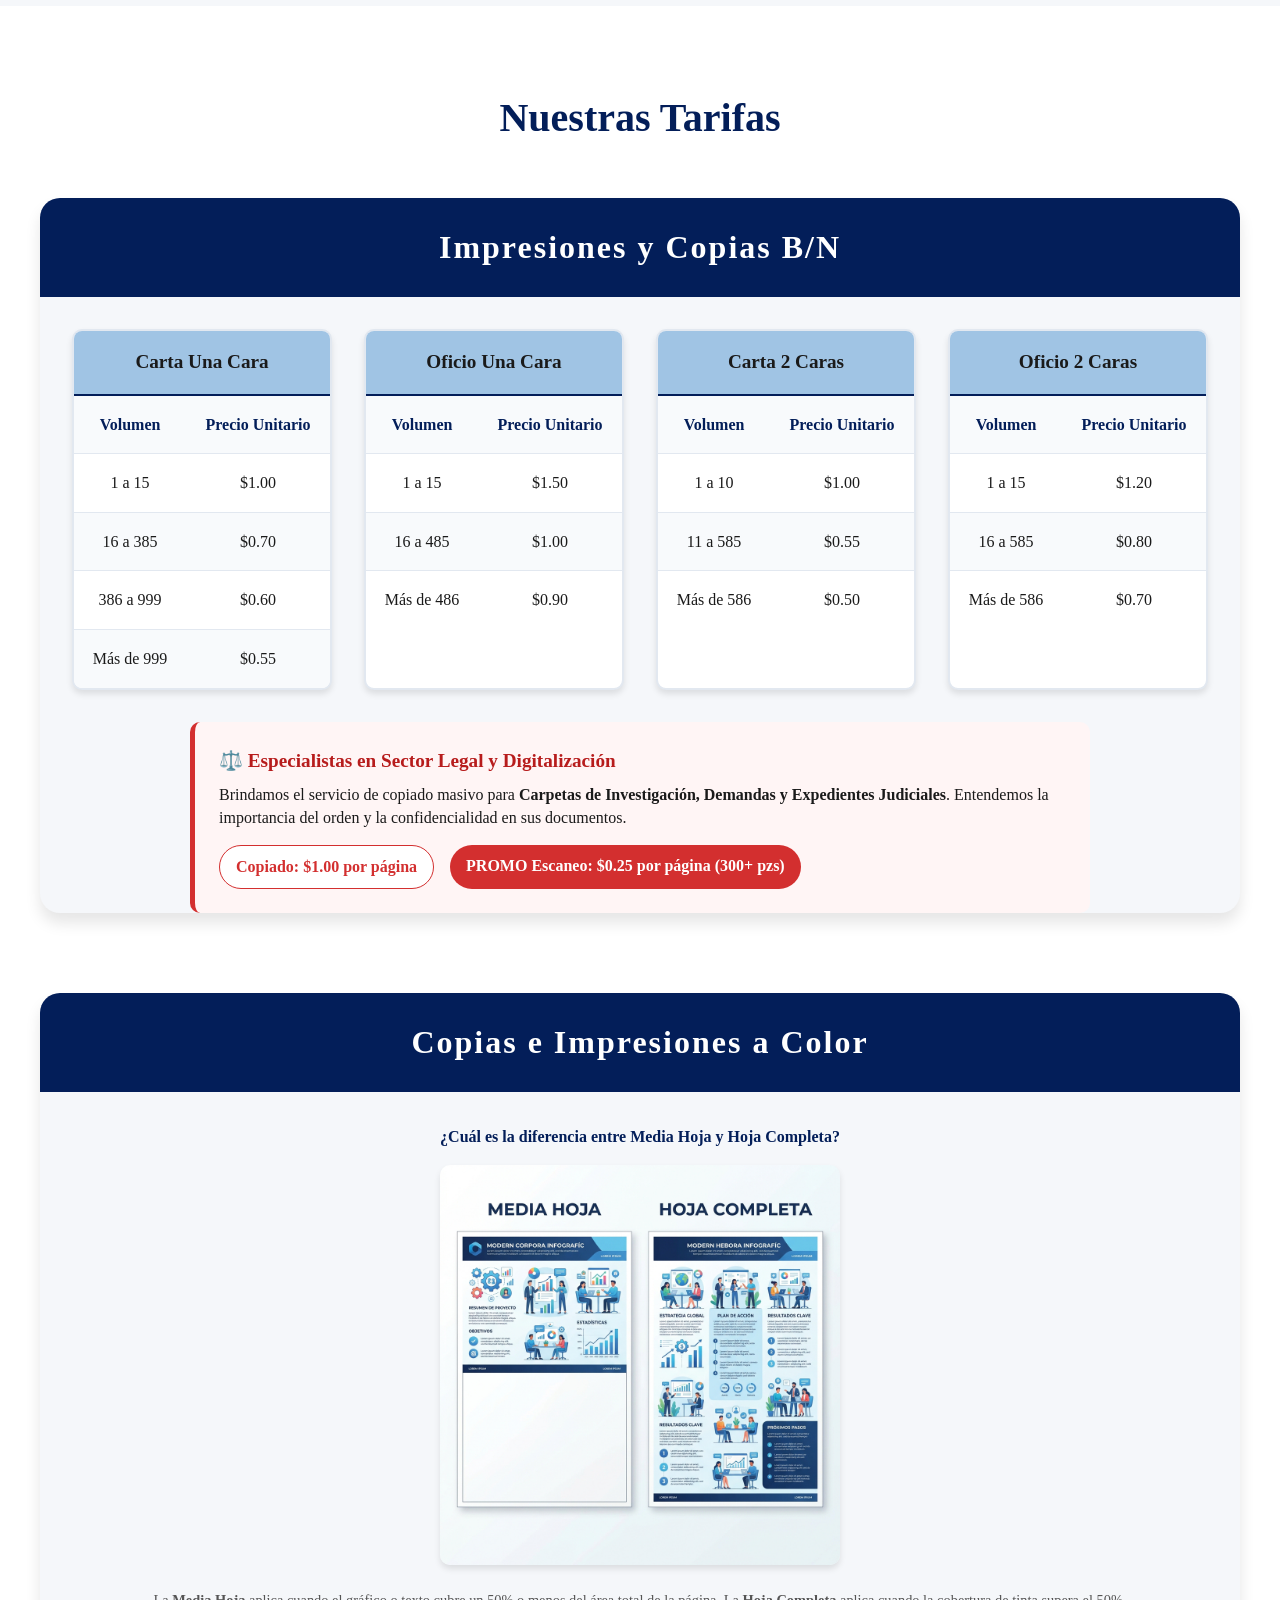
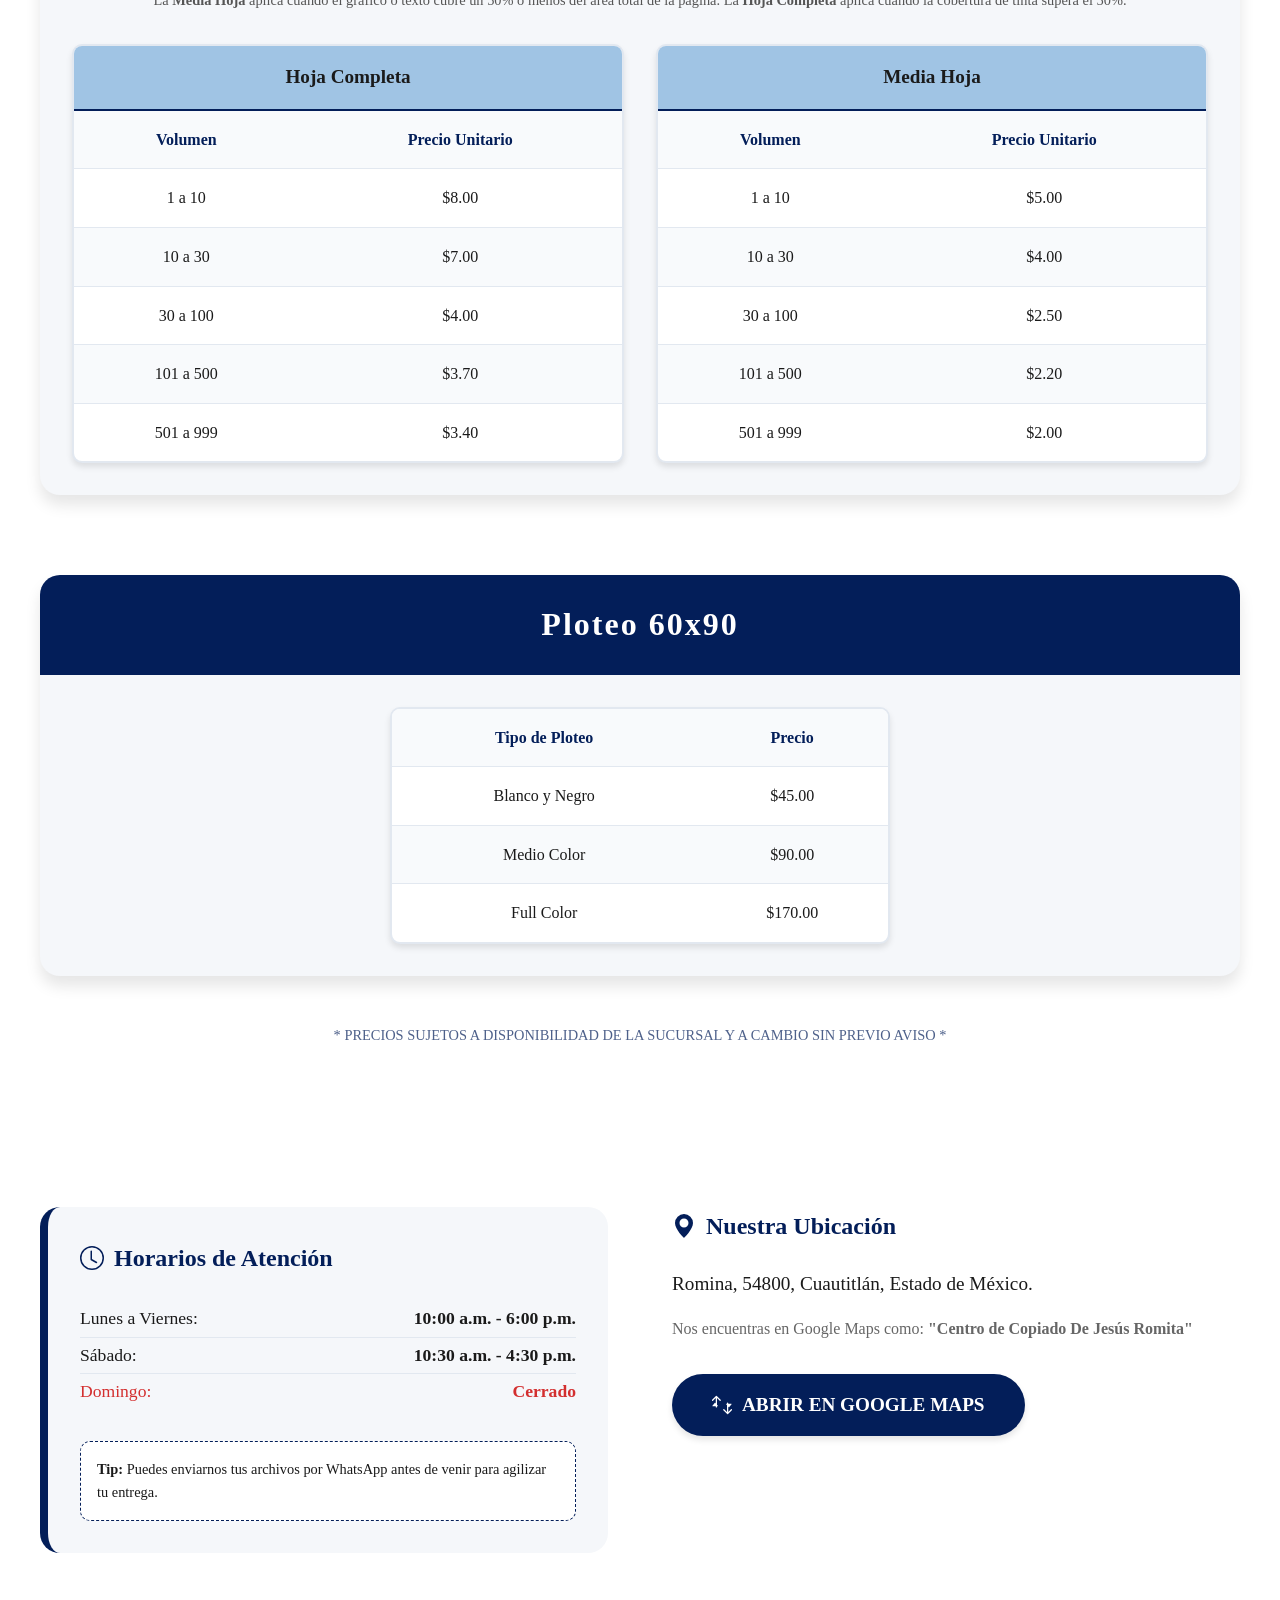
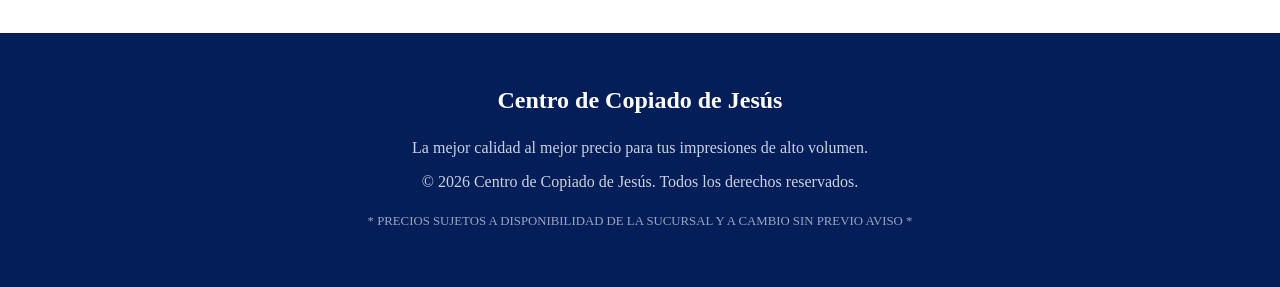
==== commit 26a48df9: "Add files via upload" ====
--- a/index.html
+++ b/index.html
@@ -266,6 +266,41 @@
                 </div>
             </div>
         </section>
+
+    <section id="contacto" style="padding: 5rem 2rem; background-color: var(--white); text-align: center;">
+        <div style="max-width: 1200px; margin: 0 auto; display: grid; grid-template-columns: repeat(auto-fit, minmax(300px, 1fr)); gap: 4rem; align-items: start;">
+            <!-- Horarios -->
+            <div style="text-align: left; background: var(--bg-light); padding: 2rem; border-radius: 20px; border-left: 8px solid var(--primary-blue);">
+                <h2 style="color: var(--primary-blue); margin-bottom: 1.5rem; display: flex; align-items: center; gap: 10px;">
+                    <svg xmlns="http://www.w3.org/2000/svg" width="24" height="24" fill="currentColor" viewBox="0 0 16 16"><path d="M8 3.5a.5.5 0 0 0-1 0V9a.5.5 0 0 0 .252.434l3.5 2a.5.5 0 0 0 .496-.868L8 8.71V3.5z"/><path d="M8 16A8 8 0 1 0 8 0a8 8 0 0 0 0 16zm7-8A7 7 0 1 1 1 8a7 7 0 0 1 14 0z"/></svg>
+                    Horarios de Atención
+                </h2>
+                <ul style="list-style: none; font-size: 1.1rem; line-height: 2;">
+                    <li style="display: flex; justify-content: space-between; border-bottom: 1px solid var(--gray-light);"><span>Lunes a Viernes:</span> <strong>10:00 a.m. - 6:00 p.m.</strong></li>
+                    <li style="display: flex; justify-content: space-between; border-bottom: 1px solid var(--gray-light);"><span>Sábado:</span> <strong>10:30 a.m. - 4:30 p.m.</strong></li>
+                    <li style="display: flex; justify-content: space-between; color: #d32f2f;"><span>Domingo:</span> <strong>Cerrado</strong></li>
+                </ul>
+                <div style="margin-top: 2rem; padding: 1rem; background: var(--white); border-radius: 10px; border: 1px dashed var(--primary-blue);">
+                    <p style="font-size: 0.9rem; margin: 0;"><strong>Tip:</strong> Puedes enviarnos tus archivos por WhatsApp antes de venir para agilizar tu entrega.</p>
+                </div>
+            </div>
+
+            <!-- Ubicación -->
+            <div style="text-align: left;">
+                <h2 style="color: var(--primary-blue); margin-bottom: 1.5rem; display: flex; align-items: center; gap: 10px;">
+                    <svg xmlns="http://www.w3.org/2000/svg" width="24" height="24" fill="currentColor" viewBox="0 0 16 16"><path d="M8 16s6-5.686 6-10A6 6 0 0 0 2 6c0 4.314 6 10 6 10zm0-7a3 3 0 1 1 0-6 3 3 0 0 1 0 6z"/></svg>
+                    Nuestra Ubicación
+                </h2>
+                <p style="font-size: 1.2rem; margin-bottom: 1rem;">Romina, 54800, Cuautitlán, Estado de México.</p>
+                <p style="color: #666; margin-bottom: 2rem;">Nos encuentras en Google Maps como: <strong>"Centro de Copiado De Jesús Romita"</strong></p>
+                
+                <a href="https://www.google.com/maps/search/Centro+de+Copiado+De+Jesús+Romita+Cuautitlán" target="_blank" class="cta-button" style="display: inline-flex; align-items: center; gap: 10px; background: var(--primary-blue); color: white;">
+                    <svg xmlns="http://www.w3.org/2000/svg" width="20" height="20" fill="currentColor" viewBox="0 0 16 16"><path d="M11.534 7h3.932a.25.25 0 0 1 .192.41l-1.966 2.36a.25.25 0 0 1-.384 0l-1.966-2.36a.25.25 0 0 1 .192-.41zm-11 2h3.932a.25.25 0 0 0 .192-.41l-1.966-2.36a.25.25 0 0 0-.384 0l-1.966 2.36a.25.25 0 0 0 .192.41z"/><path d="M15.91 11.472a.5.5 0 0 0-.708 0L13 13.672V6.5a.5.5 0 0 0-1 0v7.172l-2.202-2.2a.5.5 0 1 0-.708.708l3.056 3.056a.5.5 0 0 0 .708 0l3.056-3.056a.5.5 0 0 0 0-.708zM.09 4.528a.5.5 0 0 0 .708 0L3 2.328V9.5a.5.5 0 1 0 1 0V2.328l2.202 2.2a.5.5 0 1 0 .708-.708L3.854.764a.5.5 0 0 0-.708 0L.09 3.82a.5.5 0 0 0 0 .708z"/></svg>
+                    Abrir en Google Maps
+                </a>
+            </div>
+        </div>
+    </section>
     </main>
 
     <footer>
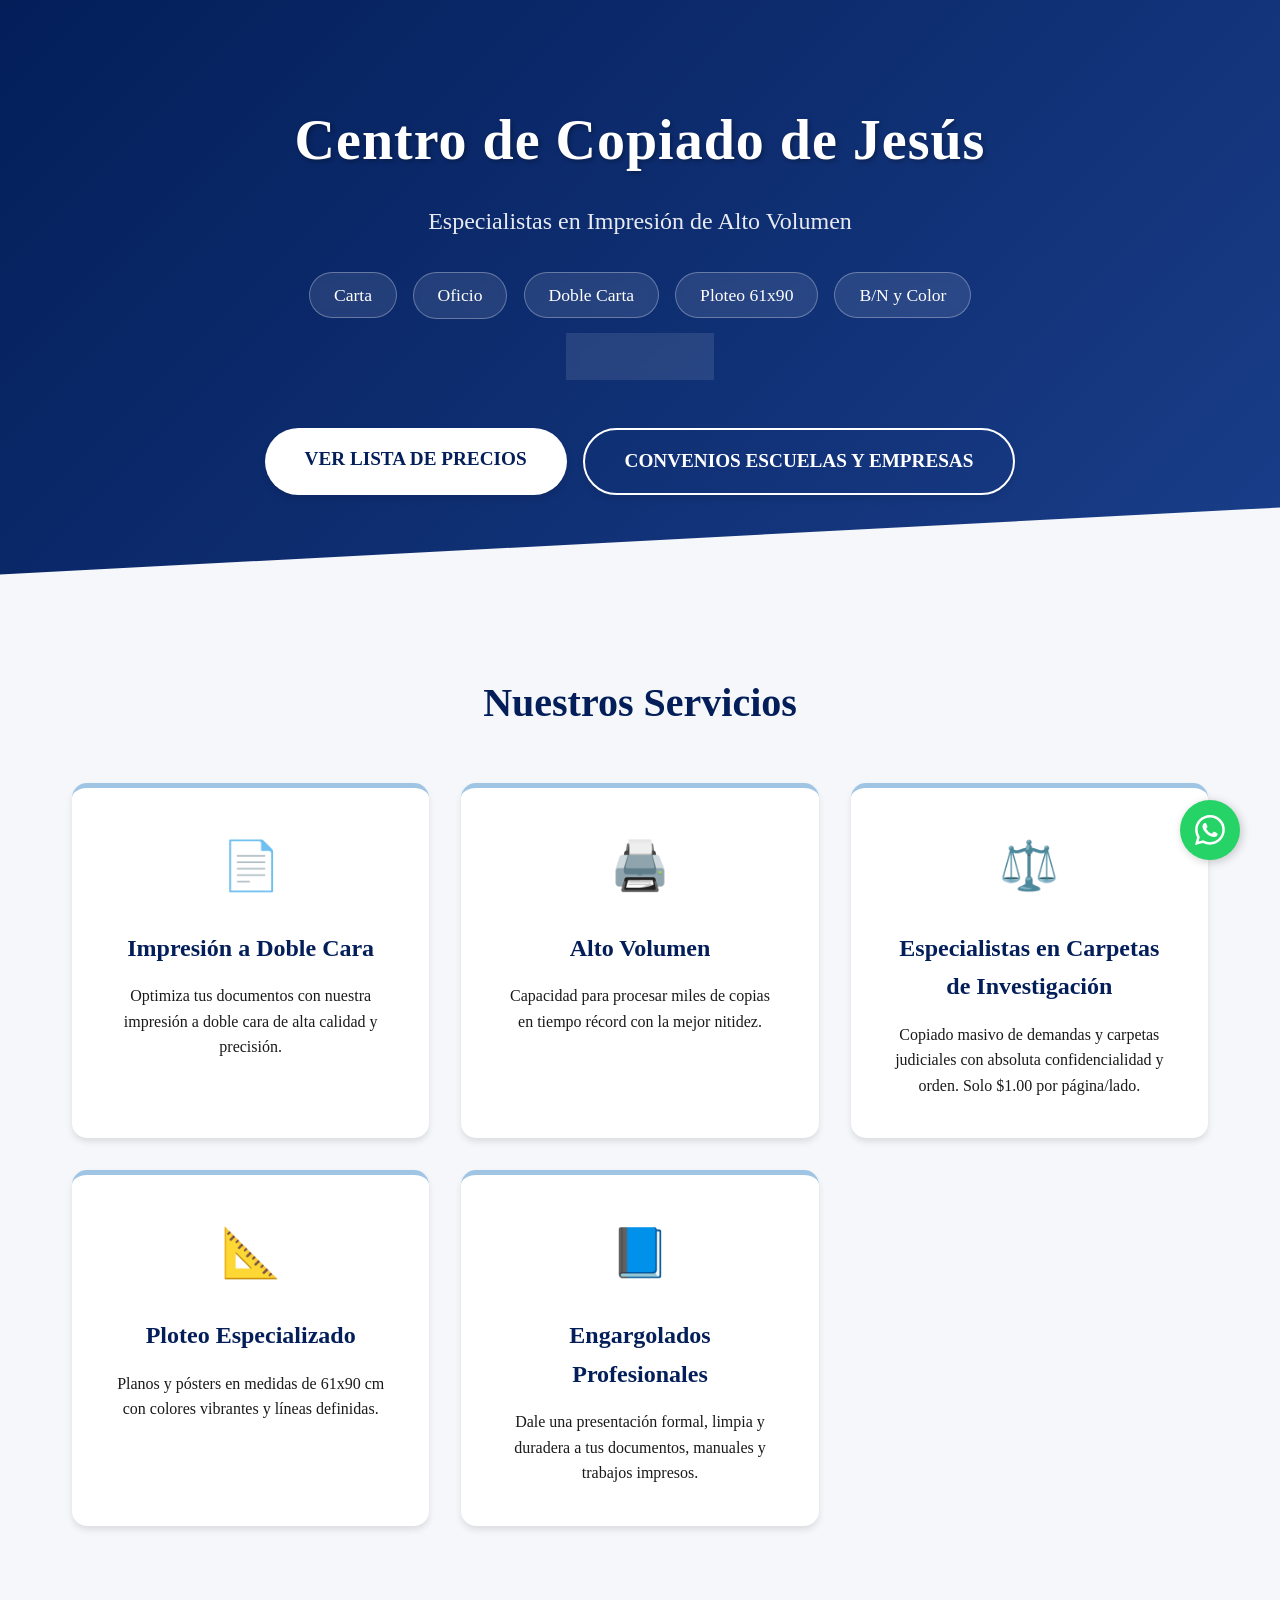
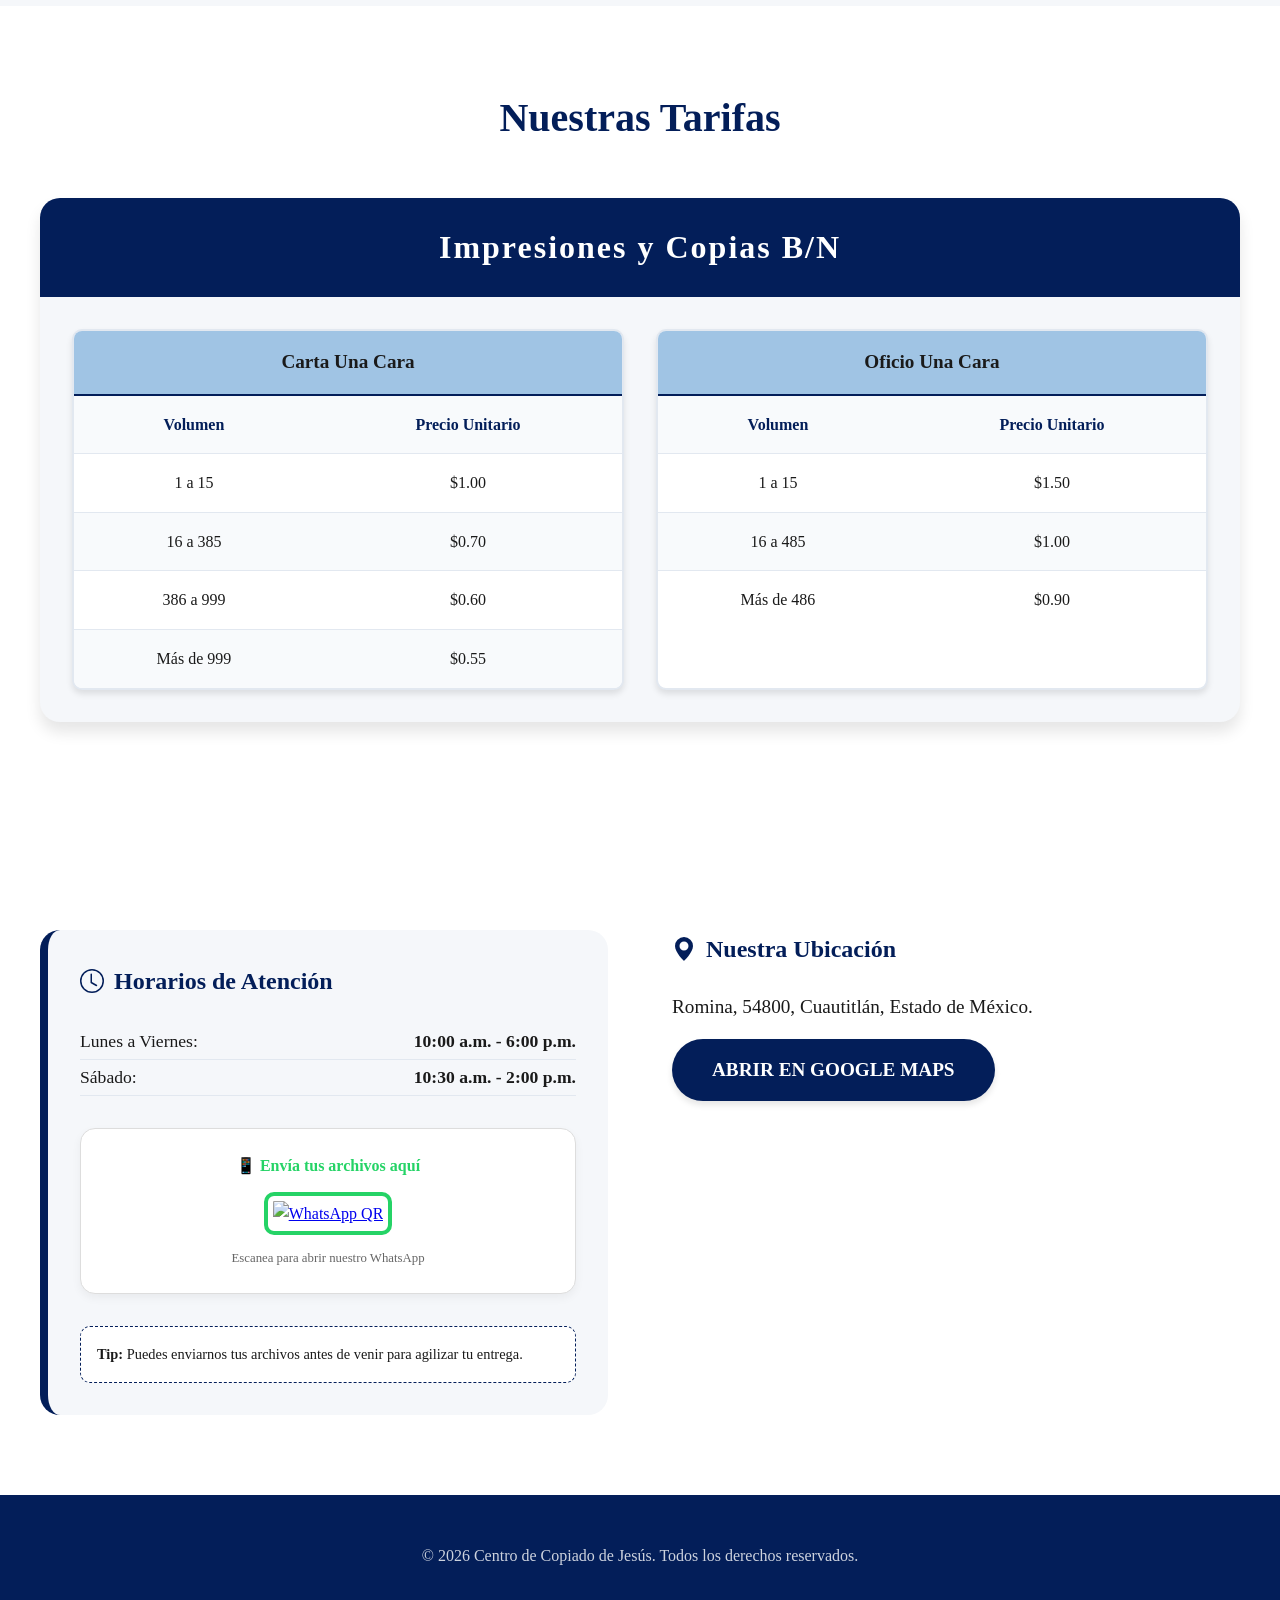
==== commit 2764ff17: "Add files via upload" ====
--- a/index.html
+++ b/index.html
@@ -1,38 +1,43 @@
 <!DOCTYPE html>
 <html lang="es">
+
 <head>
     <meta charset="UTF-8">
     <meta name="viewport" content="width=device-width, initial-scale=1.0">
     <title>Centro de Copiado de Jesús | Impresiones de Alto Volumen</title>
-    <meta name="description" content="Especialistas en impresión de alto volumen. Copias, impresiones B/N y color, ploteo. Tamaños carta, oficio, doble carta. Los mejores precios.">
+    <meta name="description"
+        content="Especialistas en impresión de alto volumen. Copias, impresiones B/N y color, ploteo. Tamaños carta, oficio, doble carta. Los mejores precios.">
     <link rel="stylesheet" href="styles.css">
 </head>
+
 <body>
-    <!-- Botón Flotante de WhatsApp -->
     <a href="https://wa.me/525574913127" class="whatsapp-float" target="_blank">
         <svg xmlns="http://www.w3.org/2000/svg" width="30" height="30" fill="currentColor" viewBox="0 0 16 16">
-            <path d="M13.601 2.326A7.854 7.854 0 0 0 7.994 0C3.627 0 .068 3.558.064 7.926c0 1.399.366 2.76 1.057 3.965L0 16l4.204-1.102a7.933 7.933 0 0 0 3.79.965h.004c4.368 0 7.926-3.558 7.93-7.93A7.898 7.898 0 0 0 13.6 2.326zM7.994 14.521a6.573 6.573 0 0 1-3.356-.92l-.24-.144-2.494.654.666-2.433-.156-.251a6.56 6.56 0 0 1-1.007-3.505c0-3.626 2.957-6.584 6.591-6.584a6.56 6.56 0 0 1 4.66 1.931 6.557 6.557 0 0 1 1.928 4.66c-.004 3.639-2.961 6.592-6.592 6.592zm3.615-4.934c-.197-.099-1.17-.578-1.353-.646-.182-.065-.315-.099-.445.099-.133.197-.513.646-.627.775-.114.133-.232.148-.43.05-.197-.1-.836-.308-1.592-.985-.59-.525-.985-1.175-1.103-1.372-.114-.198-.011-.304.088-.403.087-.088.197-.232.296-.346.1-.114.133-.198.198-.33.065-.134.034-.248-.015-.347-.05-.099-.445-1.076-.612-1.47-.16-.389-.323-.335-.445-.34-.114-.007-.247-.007-.38-.007a.729.729 0 0 0-.529.247c-.182.198-.691.677-.691 1.654 0 .977.71 1.916.81 2.049.098.133 1.394 2.132 3.383 2.992.47.205.84.326 1.129.418.475.152.904.129 1.246.08.38-.058 1.171-.48 1.338-.943.164-.464.164-.86.114-.943-.049-.084-.182-.133-.38-.232z"/>
+            <path
+                d="M13.601 2.326A7.854 7.854 0 0 0 7.994 0C3.627 0 .068 3.558.064 7.926c0 1.399.366 2.76 1.057 3.965L0 16l4.204-1.102a7.933 7.933 0 0 0 3.79.965h.004c4.368 0 7.926-3.558 7.93-7.93A7.898 7.898 0 0 0 13.6 2.326zM7.994 14.521a6.573 6.573 0 0 1-3.356-.92l-.24-.144-2.494.654.666-2.433-.156-.251a6.56 6.56 0 0 1-1.007-3.505c0-3.626 2.957-6.584 6.591-6.584a6.56 6.56 0 0 1 4.66 1.931 6.557 6.557 0 0 1 1.928 4.66c-.004 3.639-2.961 6.592-6.592 6.592zm3.615-4.934c-.197-.099-1.17-.578-1.353-.646-.182-.065-.315-.099-.445.099-.133.197-.513.646-.627.775-.114.133-.232.148-.43.05-.197-.1-.836-.308-1.592-.985-.59-.525-.985-1.175-1.103-1.372-.114-.198-.011-.304.088-.403.087-.088.197-.232.296-.346.1-.114.133-.198.198-.33.065-.134.034-.248-.015-.347-.05-.099-.445-1.076-.612-1.47-.16-.389-.323-.335-.445-.34-.114-.007-.247-.007-.38-.007a.729.729 0 0 0-.529.247c-.182.198-.691.677-.691 1.654 0 .977.71 1.916.81 2.049.098.133 1.394 2.132 3.383 2.992.47.205.84.326 1.129.418.475.152.904.129 1.246.08.38-.058 1.171-.48 1.338-.943.164-.464.164-.86.114-.943-.049-.084-.182-.133-.38-.232z" />
         </svg>
     </a>
 
-    <!-- Modal Emergente -->
     <div id="promoModal" class="modal">
         <div class="modal-content">
-            <span class="close-modal">&times;</span>
+            <span class="close-modal">×</span>
             <div class="modal-header">
                 <h2>¡Soluciones para tu Escuela o Empresa!</h2>
             </div>
             <div class="modal-body">
-                <p>¿Necesitas impresiones de alto volumen? Somos expertos en atender instituciones educativas y corporativos.</p>
+                <p>¿Necesitas impresiones de alto volumen? Somos expertos en atender instituciones educativas y
+                    corporativos.</p>
                 <div class="modal-highlights">
                     <span>✓ Tarifas preferenciales</span>
                     <span>✓ Tiempos de entrega récord</span>
                     <span>✓ Calidad industrial garantizada</span>
                 </div>
-                <a href="https://wa.me/525574913127?text=Hola,%20me%20gustaría%20más%20información%20sobre%20servicios%20para%20escuelas/empresas." class="cta-button">Consultar Ahora</a>
+                <a href="https://wa.me/525574913127?text=Hola,%20me%20gustaría%20más%20información%20sobre%20servicios%20para%20escuelas/empresas."
+                    class="cta-button">Consultar Ahora</a>
             </div>
         </div>
     </div>
+
     <header class="hero">
         <div class="hero-content">
             <h1>Centro de Copiado de Jesús</h1>
@@ -43,11 +48,14 @@
                 <a href="doble-carta.html">Doble Carta</a>
                 <a href="ploteo.html">Ploteo 61x90</a>
                 <a href="bn-color.html">B/N y Color</a>
-                <a href="https://wa.me/525574913127?text=Hola,%20me%20interesa%20información%20sobre%20engargolados." target="_blank">Engargolados</a>
+                <a href="https://wa.me/525574913127?text=Hola,%20me%20interesa%20información%20sobre%20engargolados."
+                    target="_blank">Engargolados</a>
             </div>
             <div class="hero-btns" style="display: flex; gap: 1rem; justify-content: center; flex-wrap: wrap;">
                 <a href="#precios" class="cta-button">Ver Lista de Precios</a>
-                <a href="#" id="openPromo" class="cta-button" style="background: transparent; border: 2px solid var(--white); color: var(--white);">Convenios Escuelas y Empresas</a>
+                <a href="#" id="openPromo" class="cta-button"
+                    style="background: transparent; border: 2px solid var(--white); color: var(--white);">Convenios
+                    Escuelas y Empresas</a>
             </div>
         </div>
     </header>
@@ -69,7 +77,8 @@
                 <div class="service-card">
                     <div class="icon">⚖️</div>
                     <h3>Especialistas en Carpetas de Investigación</h3>
-                    <p>Copiado masivo de demandas y carpetas judiciales con absoluta confidencialidad y orden. Solo $1.00 por página/lado.</p>
+                    <p>Copiado masivo de demandas y carpetas judiciales con absoluta confidencialidad y orden. Solo
+                        $1.00 por página/lado.</p>
                 </div>
                 <div class="service-card">
                     <div class="icon">📐</div>
@@ -79,25 +88,20 @@
                 <div class="service-card">
                     <div class="icon">📘</div>
                     <h3>Engargolados Profesionales</h3>
-                    <p>Dale una presentación formal, limpia y duradera a tus documentos, manuales y trabajos impresos.</p>
+                    <p>Dale una presentación formal, limpia y duradera a tus documentos, manuales y trabajos impresos.
+                    </p>
                 </div>
             </div>
         </section>
-
-
 
         <section id="precios" class="pricing-section">
             <h2>Nuestras Tarifas</h2>
-            
             <div class="pricing-container">
-                <!-- Blanco y Negro -->
                 <div class="pricing-category">
                     <div class="category-header bn-header">
                         <h3>Impresiones y Copias B/N</h3>
                     </div>
-                    
                     <div class="tables-grid">
-                        <!-- Carta Una Cara -->
                         <div class="price-table">
                             <h4>Carta Una Cara</h4>
                             <table>
@@ -108,15 +112,25 @@
                                     </tr>
                                 </thead>
                                 <tbody>
-                                    <tr><td>1 a 15</td><td>$1.00</td></tr>
-                                    <tr><td>16 a 385</td><td>$0.70</td></tr>
-                                    <tr><td>386 a 999</td><td>$0.60</td></tr>
-                                    <tr><td>Más de 999</td><td>$0.55</td></tr>
+                                    <tr>
+                                        <td>1 a 15</td>
+                                        <td>$1.00</td>
+                                    </tr>
+                                    <tr>
+                                        <td>16 a 385</td>
+                                        <td>$0.70</td>
+                                    </tr>
+                                    <tr>
+                                        <td>386 a 999</td>
+                                        <td>$0.60</td>
+                                    </tr>
+                                    <tr>
+                                        <td>Más de 999</td>
+                                        <td>$0.55</td>
+                                    </tr>
                                 </tbody>
                             </table>
                         </div>
-
-                        <!-- Oficio Una Cara -->
                         <div class="price-table">
                             <h4>Oficio Una Cara</h4>
                             <table>
@@ -127,190 +141,99 @@
                                     </tr>
                                 </thead>
                                 <tbody>
-                                    <tr><td>1 a 15</td><td>$1.50</td></tr>
-                                    <tr><td>16 a 485</td><td>$1.00</td></tr>
-                                    <tr><td>Más de 486</td><td>$0.90</td></tr>
+                                    <tr>
+                                        <td>1 a 15</td>
+                                        <td>$1.50</td>
+                                    </tr>
+                                    <tr>
+                                        <td>16 a 485</td>
+                                        <td>$1.00</td>
+                                    </tr>
+                                    <tr>
+                                        <td>Más de 486</td>
+                                        <td>$0.90</td>
+                                    </tr>
                                 </tbody>
                             </table>
                         </div>
-
-                        <!-- Carta 2 Caras -->
-                        <div class="price-table">
-                            <h4>Carta 2 Caras</h4>
-                            <table>
-                                <thead>
-                                    <tr>
-                                        <th>Volumen</th>
-                                        <th>Precio Unitario</th>
-                                    </tr>
-                                </thead>
-                                <tbody>
-                                    <tr><td>1 a 10</td><td>$1.00</td></tr>
-                                    <tr><td>11 a 585</td><td>$0.55</td></tr>
-                                    <tr><td>Más de 586</td><td>$0.50</td></tr>
-                                </tbody>
-                            </table>
-                        </div>
-
-                        <!-- Oficio 2 Caras -->
-                        <div class="price-table">
-                            <h4>Oficio 2 Caras</h4>
-                            <table>
-                                <thead>
-                                    <tr>
-                                        <th>Volumen</th>
-                                        <th>Precio Unitario</th>
-                                    </tr>
-                                </thead>
-                                <tbody>
-                                    <tr><td>1 a 15</td><td>$1.20</td></tr>
-                                    <tr><td>16 a 585</td><td>$0.80</td></tr>
-                                    <tr><td>Más de 586</td><td>$0.70</td></tr>
-                                </tbody>
-                            </table>
-                        </div>
-
-                    </div>
-                    <div style="margin-top: 3rem; background: #fff5f5; border-left: 5px solid #d32f2f; padding: 1.5rem; border-radius: 10px; max-width: 900px; margin: 0 auto; text-align: left;">
-                        <p style="margin: 0; color: #b71c1c; font-weight: bold; font-size: 1.2rem;">⚖️ Especialistas en Sector Legal y Digitalización</p>
-                        <p style="margin: 0.5rem 0 0; font-size: 1rem; line-height: 1.4;">Brindamos el servicio de copiado masivo para <strong>Carpetas de Investigación, Demandas y Expedientes Judiciales</strong>. Entendemos la importancia del orden y la confidencialidad en sus documentos.</p>
-                        <div style="margin-top: 1rem; display: flex; flex-wrap: wrap; gap: 1rem;">
-                            <span style="background: #fff; padding: 0.5rem 1rem; border-radius: 50px; font-weight: bold; color: #d32f2f; border: 1px solid #d32f2f;">Copiado: $1.00 por página</span>
-                            <span style="background: #d32f2f; padding: 0.5rem 1rem; border-radius: 50px; font-weight: bold; color: #fff;">PROMO Escaneo: $0.25 por página (300+ pzs)</span>
-                        </div>
-                    </div>
-                </div>
-
-                <!-- Color -->
-                <div class="pricing-category mt-5">
-                    <div class="category-header color-header">
-                        <h3>Copias e Impresiones a Color</h3>
-                    </div>
-                    
-                    <div class="coverage-example" style="text-align: center; padding: 2rem 2rem 0;">
-                        <h4 style="color: var(--primary-blue); margin-bottom: 1rem;">¿Cuál es la diferencia entre Media Hoja y Hoja Completa?</h4>
-                        <img src="ejemplo_cobertura.png" alt="Ejemplo de cobertura de impresión" style="max-width: 100%; height: auto; border-radius: 10px; box-shadow: var(--shadow); max-height: 400px; object-fit: contain;">
-                        <p style="margin-top: 1rem; font-size: 0.9rem; color: #555;">La <strong>Media Hoja</strong> aplica cuando el gráfico o texto cubre un 50% o menos del área total de la página. La <strong>Hoja Completa</strong> aplica cuando la cobertura de tinta supera el 50%.</p>
-                    </div>
-
-                    <div class="tables-grid two-cols">
-                        <!-- Hoja Completa -->
-                        <div class="price-table">
-                            <h4>Hoja Completa</h4>
-                            <table>
-                                <thead>
-                                    <tr>
-                                        <th>Volumen</th>
-                                        <th>Precio Unitario</th>
-                                    </tr>
-                                </thead>
-                                <tbody>
-                                    <tr><td>1 a 10</td><td>$8.00</td></tr>
-                                    <tr><td>10 a 30</td><td>$7.00</td></tr>
-                                    <tr><td>30 a 100</td><td>$4.00</td></tr>
-                                    <tr><td>101 a 500</td><td>$3.70</td></tr>
-                                    <tr><td>501 a 999</td><td>$3.40</td></tr>
-                                </tbody>
-                            </table>
-                        </div>
-
-                        <!-- Media Hoja -->
-                        <div class="price-table">
-                            <h4>Media Hoja</h4>
-                            <table>
-                                <thead>
-                                    <tr>
-                                        <th>Volumen</th>
-                                        <th>Precio Unitario</th>
-                                    </tr>
-                                </thead>
-                                <tbody>
-                                    <tr><td>1 a 10</td><td>$5.00</td></tr>
-                                    <tr><td>10 a 30</td><td>$4.00</td></tr>
-                                    <tr><td>30 a 100</td><td>$2.50</td></tr>
-                                    <tr><td>101 a 500</td><td>$2.20</td></tr>
-                                    <tr><td>501 a 999</td><td>$2.00</td></tr>
-                                </tbody>
-                            </table>
-                        </div>
-                    </div>
-                </div>
-
-                <!-- Ploteo -->
-                <div class="pricing-category mt-5">
-                    <div class="category-header ploteo-header">
-                        <h3>Ploteo 60x90</h3>
-                    </div>
-                    
-                    <div class="tables-grid" style="display: flex; justify-content: center;">
-                        <div class="price-table" style="width: 100%; max-width: 500px;">
-                            <table>
-                                <thead>
-                                    <tr>
-                                        <th>Tipo de Ploteo</th>
-                                        <th>Precio</th>
-                                    </tr>
-                                </thead>
-                                <tbody>
-                                    <tr><td>Blanco y Negro</td><td>$45.00</td></tr>
-                                    <tr><td>Medio Color</td><td>$90.00</td></tr>
-                                    <tr><td>Full Color</td><td>$170.00</td></tr>
-                                </tbody>
-                            </table>
-                        </div>
-                    </div>
-                </div>
-
-                <div style="text-align: center; margin-top: 3rem; opacity: 0.7; font-size: 0.9rem; color: var(--primary-blue);">
-                    <p>* PRECIOS SUJETOS A DISPONIBILIDAD DE LA SUCURSAL Y A CAMBIO SIN PREVIO AVISO *</p>
+                    </div>
                 </div>
             </div>
         </section>
 
-    <section id="contacto" style="padding: 5rem 2rem; background-color: var(--white); text-align: center;">
-        <div style="max-width: 1200px; margin: 0 auto; display: grid; grid-template-columns: repeat(auto-fit, minmax(300px, 1fr)); gap: 4rem; align-items: start;">
-            <!-- Horarios -->
-            <div style="text-align: left; background: var(--bg-light); padding: 2rem; border-radius: 20px; border-left: 8px solid var(--primary-blue);">
-                <h2 style="color: var(--primary-blue); margin-bottom: 1.5rem; display: flex; align-items: center; gap: 10px;">
-                    <svg xmlns="http://www.w3.org/2000/svg" width="24" height="24" fill="currentColor" viewBox="0 0 16 16"><path d="M8 3.5a.5.5 0 0 0-1 0V9a.5.5 0 0 0 .252.434l3.5 2a.5.5 0 0 0 .496-.868L8 8.71V3.5z"/><path d="M8 16A8 8 0 1 0 8 0a8 8 0 0 0 0 16zm7-8A7 7 0 1 1 1 8a7 7 0 0 1 14 0z"/></svg>
-                    Horarios de Atención
-                </h2>
-                <ul style="list-style: none; font-size: 1.1rem; line-height: 2;">
-                    <li style="display: flex; justify-content: space-between; border-bottom: 1px solid var(--gray-light);"><span>Lunes a Viernes:</span> <strong>10:00 a.m. - 6:00 p.m.</strong></li>
-                    <li style="display: flex; justify-content: space-between; border-bottom: 1px solid var(--gray-light);"><span>Sábado:</span> <strong>10:30 a.m. - 4:30 p.m.</strong></li>
-                    <li style="display: flex; justify-content: space-between; color: #d32f2f;"><span>Domingo:</span> <strong>Cerrado</strong></li>
-                </ul>
-                <div style="margin-top: 2rem; padding: 1rem; background: var(--white); border-radius: 10px; border: 1px dashed var(--primary-blue);">
-                    <p style="font-size: 0.9rem; margin: 0;"><strong>Tip:</strong> Puedes enviarnos tus archivos por WhatsApp antes de venir para agilizar tu entrega.</p>
-                </div>
-            </div>
-
-            <!-- Ubicación -->
-            <div style="text-align: left;">
-                <h2 style="color: var(--primary-blue); margin-bottom: 1.5rem; display: flex; align-items: center; gap: 10px;">
-                    <svg xmlns="http://www.w3.org/2000/svg" width="24" height="24" fill="currentColor" viewBox="0 0 16 16"><path d="M8 16s6-5.686 6-10A6 6 0 0 0 2 6c0 4.314 6 10 6 10zm0-7a3 3 0 1 1 0-6 3 3 0 0 1 0 6z"/></svg>
-                    Nuestra Ubicación
-                </h2>
-                <p style="font-size: 1.2rem; margin-bottom: 1rem;">Romina, 54800, Cuautitlán, Estado de México.</p>
-                <p style="color: #666; margin-bottom: 2rem;">Nos encuentras en Google Maps como: <strong>"Centro de Copiado De Jesús Romita"</strong></p>
-                
-                <a href="https://www.google.com/maps/search/Centro+de+Copiado+De+Jesús+Romita+Cuautitlán" target="_blank" class="cta-button" style="display: inline-flex; align-items: center; gap: 10px; background: var(--primary-blue); color: white;">
-                    <svg xmlns="http://www.w3.org/2000/svg" width="20" height="20" fill="currentColor" viewBox="0 0 16 16"><path d="M11.534 7h3.932a.25.25 0 0 1 .192.41l-1.966 2.36a.25.25 0 0 1-.384 0l-1.966-2.36a.25.25 0 0 1 .192-.41zm-11 2h3.932a.25.25 0 0 0 .192-.41l-1.966-2.36a.25.25 0 0 0-.384 0l-1.966 2.36a.25.25 0 0 0 .192.41z"/><path d="M15.91 11.472a.5.5 0 0 0-.708 0L13 13.672V6.5a.5.5 0 0 0-1 0v7.172l-2.202-2.2a.5.5 0 1 0-.708.708l3.056 3.056a.5.5 0 0 0 .708 0l3.056-3.056a.5.5 0 0 0 0-.708zM.09 4.528a.5.5 0 0 0 .708 0L3 2.328V9.5a.5.5 0 1 0 1 0V2.328l2.202 2.2a.5.5 0 1 0 .708-.708L3.854.764a.5.5 0 0 0-.708 0L.09 3.82a.5.5 0 0 0 0 .708z"/></svg>
-                    Abrir en Google Maps
-                </a>
-            </div>
-        </div>
-    </section>
+        <section id="contacto" style="padding: 5rem 2rem; background-color: var(--white); text-align: center;">
+            <div
+                style="max-width: 1200px; margin: 0 auto; display: grid; grid-template-columns: repeat(auto-fit, minmax(300px, 1fr)); gap: 4rem; align-items: start;">
+
+                <div
+                    style="text-align: left; background: var(--bg-light); padding: 2rem; border-radius: 20px; border-left: 8px solid var(--primary-blue);">
+                    <h2
+                        style="color: var(--primary-blue); margin-bottom: 1.5rem; display: flex; align-items: center; gap: 10px;">
+                        <svg xmlns="http://www.w3.org/2000/svg" width="24" height="24" fill="currentColor"
+                            viewBox="0 0 16 16">
+                            <path
+                                d="M8 3.5a.5.5 0 0 0-1 0V9a.5.5 0 0 0 .252.434l3.5 2a.5.5 0 0 0 .496-.868L8 8.71V3.5z" />
+                            <path d="M8 16A8 8 0 1 0 8 0a8 8 0 0 0 0 16zm7-8A7 7 0 1 1 1 8a7 7 0 0 1 14 0z" />
+                        </svg>
+                        Horarios de Atención
+                    </h2>
+                    <ul style="list-style: none; font-size: 1.1rem; line-height: 2; margin-bottom: 2rem;">
+                        <li
+                            style="display: flex; justify-content: space-between; border-bottom: 1px solid var(--gray-light);">
+                            <span>Lunes a Viernes:</span> <strong>10:00 a.m. - 6:00 p.m.</strong>
+                        </li>
+                        <li
+                            style="display: flex; justify-content: space-between; border-bottom: 1px solid var(--gray-light);">
+                            <span>Sábado:</span> <strong>10:30 a.m. - 2:00 p.m.</strong>
+                        </li>
+                    </ul>
+
+                    <div
+                        style="background: white; padding: 1.5rem; border-radius: 15px; text-align: center; border: 1px solid #ddd; box-shadow: 0 4px 10px rgba(0,0,0,0.05);">
+                        <p style="font-weight: bold; color: #25D366; margin-bottom: 0.8rem; font-size: 1rem;">📱 Envía
+                            tus archivos aquí</p>
+                        <a href="https://wa.me/525574913127" target="_blank">
+                            <img src="https://api.qrserver.com/v1/create-qr-code/?size=160x160&data=https://wa.me/525574913127"
+                                alt="WhatsApp QR"
+                                style="width: 160px; height: 160px; border: 4px solid #25D366; border-radius: 10px; padding: 5px;">
+                        </a>
+                        <p style="font-size: 0.8rem; color: #666; margin-top: 0.8rem;">Escanea para abrir nuestro
+                            WhatsApp</p>
+                    </div>
+
+                    <div
+                        style="margin-top: 2rem; padding: 1rem; background: var(--white); border-radius: 10px; border: 1px dashed var(--primary-blue);">
+                        <p style="font-size: 0.9rem; margin: 0;"><strong>Tip:</strong> Puedes enviarnos tus archivos
+                            antes de venir para agilizar tu entrega.</p>
+                    </div>
+                </div>
+
+                <div style="text-align: left;">
+                    <h2
+                        style="color: var(--primary-blue); margin-bottom: 1.5rem; display: flex; align-items: center; gap: 10px;">
+                        <svg xmlns="http://www.w3.org/2000/svg" width="24" height="24" fill="currentColor"
+                            viewBox="0 0 16 16">
+                            <path
+                                d="M8 16s6-5.686 6-10A6 6 0 0 0 2 6c0 4.314 6 10 6 10zm0-7a3 3 0 1 1 0-6 3 3 0 0 1 0 6z" />
+                        </svg>
+                        Nuestra Ubicación
+                    </h2>
+                    <p style="font-size: 1.2rem; margin-bottom: 1rem;">Romina, 54800, Cuautitlán, Estado de México.</p>
+                    <a href="https://www.google.com/maps/search/Centro+de+Copiado+De+Jesus+Romita" target="_blank"
+                        class="cta-button" style="background: var(--primary-blue); color: white;">
+                        Abrir en Google Maps
+                    </a>
+                </div>
+            </div>
+        </section>
     </main>
 
     <footer>
         <div class="footer-content">
-            <h2>Centro de Copiado de Jesús</h2>
-            <p>La mejor calidad al mejor precio para tus impresiones de alto volumen.</p>
-            <p>&copy; 2026 Centro de Copiado de Jesús. Todos los derechos reservados.</p>
-            <p style="margin-top: 1rem; opacity: 0.6; font-size: 0.8rem;">* PRECIOS SUJETOS A DISPONIBILIDAD DE LA SUCURSAL Y A CAMBIO SIN PREVIO AVISO *</p>
+            <p>© 2026 Centro de Copiado de Jesús. Todos los derechos reservados.</p>
         </div>
     </footer>
     <script src="scripts.js"></script>
 </body>
-</html>
+
+</html>
